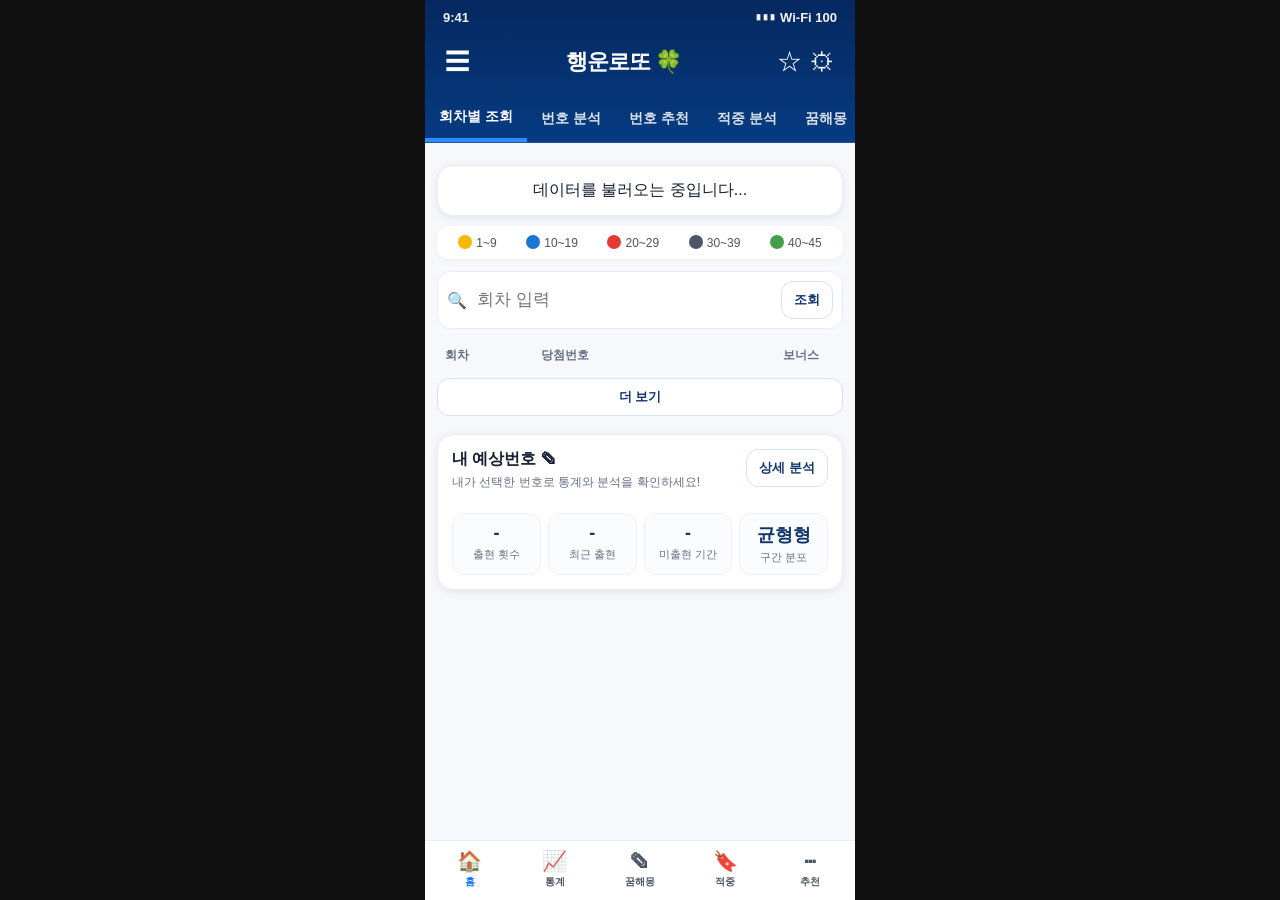
==== index.html @ f542730b "Add files via upload" ====
<!doctype html>
<html lang="ko">
<head>
  <meta charset="UTF-8">
  <meta name="viewport" content="width=device-width, initial-scale=1.0, viewport-fit=cover">
  <title>행운로또 🍀</title>
  <link rel="stylesheet" href="style.css">
</head>
<body>
<div class="app">
  <header class="top" id="mainHeader">
    <div class="status"><span>9:41</span><span>▮▮▮ Wi‑Fi 100</span></div>
    <div class="topbar">
      <button class="icon">☰</button>
      <div class="logo">행운로또 🍀</div>
      <div><button class="icon">☆</button><button class="icon">⚙</button></div>
    </div>
    <nav class="tabs">
      <button class="tab active" data-page="home">회차별 조회</button>
      <button class="tab" data-page="stats">번호 분석</button>
      <button class="tab" data-page="recommend">번호 추천</button>
      <button class="tab" data-page="match">적중 분석</button>
      <button class="tab" data-page="dream">꿈해몽</button>
    </nav>
  </header>

  <header class="detail-top hidden" id="detailHeader">
    <div class="status"><span>9:41</span><span>▮▮▮ Wi‑Fi 100</span></div>
    <div class="detail-titlebar">
      <button class="back-btn" id="backHome">‹</button>
      <div>내 예상번호 상세 분석</div>
      <button class="help-btn">?</button>
    </div>
    <nav class="detail-tabs">
      <button>번호 입력</button>
      <button class="active">상세 분석</button>
      <button>조합 분석</button>
      <button>그래프 분석</button>
    </nav>
  </header>

  <main>
    <section id="home" class="page active">
      <div id="statusBox" class="card center">데이터를 불러오는 중입니다...</div>
      <div class="legend">
        <span><i class="dot y"></i>1~9</span>
        <span><i class="dot b"></i>10~19</span>
        <span><i class="dot r"></i>20~29</span>
        <span><i class="dot k"></i>30~39</span>
        <span><i class="dot g"></i>40~45</span>
      </div>
      <div class="searchbar">
        <span>🔍</span>
        <input id="roundInput" type="number" placeholder="회차 입력">
        <button id="searchBtn">조회</button>
      </div>
      <div class="table-head">
        <span>회차</span><span>당첨번호</span><span>보너스</span>
      </div>
      <div id="recentList"></div>
      <button id="moreBtn" class="more-btn">더 보기</button>

      <div class="card">
        <div class="my-head">
          <div>
            <b>내 예상번호 ✎</b>
            <p>내가 선택한 번호로 통계와 분석을 확인하세요!</p>
          </div>
          <button id="detailBtn">상세 분석</button>
        </div>
        <div id="myNumbers" class="balls"></div>
        <div class="mini-metrics">
          <div><b id="appearCount">-</b><span>출현 횟수</span></div>
          <div><b id="recentAppear">-</b><span>최근 출현</span></div>
          <div><b id="missGap">-</b><span>미출현 기간</span></div>
          <div><b>균형형</b><span>구간 분포</span></div>
        </div>
      </div>
    </section>

    <section id="stats" class="page">
      <h2>번호 분석</h2>
      <div class="card">
        <h3>자주 나온 번호 TOP 10</h3>
        <div id="hotBalls" class="balls"></div>
        <div id="hotList" class="rank-list"></div>
      </div>
      <div class="card">
        <h3>적게 나온 번호 TOP 10</h3>
        <div id="coldBalls" class="balls"></div>
        <div id="coldList" class="rank-list"></div>
      </div>
      <div class="card">
        <h3>홀짝 분석</h3>
        <div id="ratioBox" class="rank-list"></div>
      </div>
    </section>

    <section id="recommend" class="page">
      <h2>번호 추천</h2>
      <div class="card center">
        <h3>추천번호</h3>
        <div id="recommendBalls" class="balls big"></div>
        <div class="btn-row">
          <button id="statRecommend">통계 추천</button>
          <button id="balanceRecommend">균형 추천</button>
          <button id="randomRecommend">랜덤 추천</button>
        </div>
        <p class="note">전체 회차 데이터 기반 개인용 참고 분석입니다.</p>
      </div>
    </section>

    <section id="match" class="page detail-page">
      <div class="detail-card">
        <div class="detail-section-title">
          <b>내 예상번호 (6개)</b>
          <button class="folder-btn">▱ 예상번호 불러오기</button>
        </div>
        <div class="pick-row" id="pickRow"></div>
        <p class="guide">번호를 하나씩 입력하여 회차별 출현 이력을 확인하세요.</p>
        <label class="checkline"><input type="checkbox" id="includeBonus" checked> 보너스 번호 포함 <span>ⓘ</span></label>
      </div>

      <div id="numberSummary"></div>

      <div class="history-head">
        <b>회차별 출현 이력</b>
        <div>
          <button class="filter active" data-range="50">최근 50회</button>
          <button class="filter" data-range="100">최근 100회</button>
          <button class="filter" data-range="all">전체 회차</button>
        </div>
      </div>

      <div class="history-table-head">
        <span>회차</span><span>추첨일</span><span>당첨번호</span><span>보너스</span><span></span>
      </div>
      <div id="matchHistory"></div>
      <p class="small-note">* 번호를 선택하면 해당 번호의 출현 이력을 확인할 수 있습니다.</p>
    </section>

    <section id="dream" class="page">
      <h2>꿈해몽</h2>
      <div class="card">
        <label>꿈 키워드</label>
        <input id="dreamInput" class="full-input" placeholder="예: 돼지, 물, 스케이트, 죽">
        <button id="dreamBtn" class="full-btn">꿈해몽 번호 추천</button>
        <div id="dreamResult"></div>
      </div>
    </section>
  </main>

  <footer class="bottom" id="bottomNav">
    <button class="bottom-btn active" data-page="home">🏠<span>홈</span></button>
    <button class="bottom-btn" data-page="stats">📈<span>통계</span></button>
    <button class="bottom-btn" data-page="dream">✎<span>꿈해몽</span></button>
    <button class="bottom-btn" data-page="match">🔖<span>적중</span></button>
    <button class="bottom-btn" data-page="recommend">⋯<span>추천</span></button>
  </footer>
</div>
<script src="app.js?v=match-detail-v2"></script>
</body>
</html>
---- style.css ----
*{box-sizing:border-box}body{margin:0;background:#111;font-family:-apple-system,BlinkMacSystemFont,"Segoe UI",sans-serif;color:#152033}.app{max-width:430px;min-height:100vh;margin:0 auto;background:#f6f8fb;position:relative;padding-bottom:82px}.hidden{display:none!important}.top,.detail-top{background:linear-gradient(180deg,#05285f,#063b82);color:white;position:sticky;top:0;z-index:5}.status{display:flex;justify-content:space-between;font-size:13px;padding:10px 18px 2px;font-weight:700;opacity:.95}.topbar{display:flex;align-items:center;justify-content:space-between;padding:14px 16px}.logo{font-size:22px;font-weight:900;letter-spacing:-1px}.icon{background:none;border:0;color:white;font-size:25px;padding:4px}.tabs,.detail-tabs{display:flex;overflow-x:auto;border-bottom:1px solid rgba(255,255,255,.12)}.tab,.detail-tabs button{flex:0 0 auto;background:transparent;border:0;color:white;padding:12px 14px;font-weight:800;font-size:14px;opacity:.86}.tab.active,.detail-tabs .active{opacity:1;border-bottom:4px solid #2d8cff}.detail-titlebar{display:grid;grid-template-columns:42px 1fr 42px;align-items:center;text-align:center;padding:14px 12px;font-size:18px;font-weight:900}.back-btn,.help-btn{border:0;background:transparent;color:white;font-size:34px}.help-btn{font-size:18px;border:1px solid rgba(255,255,255,.65);border-radius:50%;width:28px;height:28px;justify-self:end}main{padding:12px}.detail-page{padding:0 0 10px}.page{display:none}.page.active{display:block}.card,.detail-card,.summary-card{background:white;border-radius:16px;padding:14px;margin:10px 0;box-shadow:0 2px 10px rgba(0,0,0,.08);border:1px solid #e7edf5}.center{text-align:center}.round-title{font-size:26px;font-weight:900;color:#11366b;text-align:center}.draw-date{text-align:center;color:#667085;font-size:13px;margin:5px 0 12px}.label{font-size:12px;background:#f0f2f5;border-radius:12px;padding:4px 12px;display:inline-block;color:#555;font-weight:800}.balls{display:flex;justify-content:center;align-items:center;gap:8px;flex-wrap:wrap;margin:10px 0}.ball{width:38px;height:38px;border-radius:50%;display:inline-flex;align-items:center;justify-content:center;color:white;font-weight:900;font-size:17px;box-shadow:inset 0 -5px 8px rgba(0,0,0,.2),0 4px 8px rgba(0,0,0,.18);text-shadow:0 1px 1px rgba(0,0,0,.25)}.small-ball{width:25px;height:25px;font-size:12px}.tiny-ball{width:22px;height:22px;font-size:11px}.big .ball{width:48px;height:48px;font-size:22px}.selected-ball{outline:3px solid rgba(255,217,90,.7);outline-offset:2px}.plus{color:#9aa3af;font-weight:900}.yellow{background:#f6b800}.blue{background:#1976d2}.red{background:#e53935}.black{background:#4b5563}.green{background:#43a047}.legend{display:flex;justify-content:space-around;gap:5px;background:white;border-radius:12px;padding:9px;margin:10px 0;font-size:12px;color:#4b5563;box-shadow:0 1px 5px rgba(0,0,0,.05)}.dot{width:14px;height:14px;border-radius:50%;display:inline-block;vertical-align:-2px;margin-right:4px}.y{background:#f6b800}.b{background:#1976d2}.r{background:#e53935}.k{background:#4b5563}.g{background:#43a047}.searchbar{display:flex;align-items:center;gap:8px;background:white;border:1px solid #e7edf5;border-radius:13px;padding:9px;margin:12px 0}.searchbar input{flex:1;border:0;outline:0;font-size:17px;background:transparent}.searchbar button,.btn-row button,.full-btn,.my-head button,.more-btn,.folder-btn,.filter{border:1px solid #d7e3f2;background:#fff;border-radius:12px;padding:9px 12px;font-weight:800;color:#11366b}.more-btn{width:100%;margin:8px 0}.table-head{display:grid;grid-template-columns:64px 86px 1fr 45px;color:#667085;font-size:12px;font-weight:800;padding:6px 8px}.row{display:grid;grid-template-columns:64px 86px 1fr 45px;align-items:center;background:white;border:1px solid #e7edf5;border-radius:10px;margin:6px 0;padding:7px 8px}.row.selected{background:#eaf4ff;border-color:#cfe7ff}.row .nums{white-space:nowrap}.my-head{display:flex;justify-content:space-between;gap:8px;align-items:flex-start}.my-head p{margin:4px 0 0;font-size:12px;color:#667085}.mini-metrics{display:grid;grid-template-columns:repeat(4,1fr);gap:7px;margin-top:12px}.mini-metrics div{border:1px solid #edf1f6;border-radius:12px;text-align:center;padding:9px 4px;background:#fbfcff}.mini-metrics b{display:block;color:#11366b;font-size:18px}.mini-metrics span{font-size:11px;color:#667085}h2{color:#11366b;margin:12px 0;font-size:23px}h3{margin:4px 0 10px;color:#11366b}.rank-list{font-size:14px;line-height:1.8}.full-input{width:100%;border:1px solid #e1e7f0;border-radius:12px;padding:12px;font-size:17px;margin:8px 0;background:#f8fafc}.full-btn{width:100%;margin:5px 0 10px}.btn-row{display:flex;gap:8px;justify-content:center;margin-top:12px;flex-wrap:wrap}.note,.small-note{font-size:12px;color:#667085}.bottom{position:fixed;bottom:0;left:50%;transform:translateX(-50%);max-width:430px;width:100%;background:white;border-top:1px solid #e7edf5;display:grid;grid-template-columns:repeat(5,1fr);padding:7px 2px 10px;z-index:10}.bottom-btn{border:0;background:white;color:#4b5563;font-size:20px;font-weight:800}.bottom-btn span{display:block;font-size:10px;margin-top:2px}.bottom-btn.active{color:#1376ff}.detail-section-title{display:flex;justify-content:space-between;align-items:center;font-size:15px}.folder-btn{padding:6px 9px;font-size:12px}.pick-row{display:flex;gap:10px;margin:14px 0 10px}.pick-slot{width:42px;height:42px;border-radius:50%;border:1.5px dashed #cbd5e1;display:flex;align-items:center;justify-content:center;color:#0b3c78;font-weight:900;background:#fff}.pick-plus{font-size:24px}.guide{font-size:12px;color:#667085;background:#f8fafc;padding:9px;border-radius:8px;margin:6px 0}.checkline{display:flex;align-items:center;gap:6px;justify-content:flex-end;font-size:13px;color:#344054}.checkline input{width:18px;height:18px}.summary-card{padding:0;overflow:hidden}.summary-top{display:flex;align-items:center;gap:12px;padding:16px}.summary-num{font-size:25px;font-weight:900}.tag{display:inline-block;background:#ffe8a3;color:#9a6500;border-radius:14px;padding:4px 8px;font-size:12px;font-weight:900;margin-left:6px}.summary-metrics{display:grid;grid-template-columns:repeat(5,1fr);border-top:1px solid #eef2f7}.summary-metrics div{text-align:center;padding:11px 4px;border-right:1px solid #eef2f7}.summary-metrics div:last-child{border-right:0}.summary-metrics b{display:block;color:#11366b;font-size:16px}.summary-metrics span{display:block;color:#667085;font-size:11px;margin-top:3px}.history-head{display:flex;justify-content:space-between;align-items:center;margin:14px 2px 8px}.history-head b{font-size:17px;color:#152033}.history-head div{display:flex;gap:5px}.filter{font-size:12px;padding:7px 10px;border-radius:18px}.filter.active{background:#fff;color:#0b63ce;border-color:#78b7ff}.history-table-head{display:grid;grid-template-columns:78px 72px 1fr 46px 40px;color:#667085;font-size:12px;font-weight:900;padding:8px 10px;background:white;border:1px solid #edf2f7;border-radius:12px 12px 0 0}.history-row{display:grid;grid-template-columns:78px 72px 1fr 46px 40px;align-items:center;background:white;border:1px solid #edf2f7;border-top:0;padding:7px 10px;font-size:12px}.history-row:last-child{border-radius:0 0 12px 12px}.round-cell b{display:block;color:#11366b;font-size:13px}.round-cell span{color:#667085;font-size:11px}.hit-tag{border-radius:10px;padding:4px 6px;font-size:11px;font-weight:900;text-align:center}.hit-win{background:#fff3c4;color:#9a6500}.hit-bonus{background:#dceeff;color:#0b63ce}.hit-none{color:#94a3b8}.history-balls{display:flex;gap:4px;flex-wrap:nowrap}.detail-page .detail-card{margin-top:10px}


/* ===== 행운로또 메인/상세 화면 UI 패치 v4
   - 메인: 추첨일 별도 칸 제거, 번호볼 확대
   - 상세분석: 추첨일 별도 칸 제거, 회차 아래 날짜 유지
   - 내 예상번호: 20% 확대, 간격 2px
===== */

/* 메인 회차별 조회: 회차 | 당첨번호 | 보너스 */
.table-head{
    grid-template-columns:96px 1fr 52px !important;
}
.row{
    grid-template-columns:96px 1fr 52px !important;
}

/* 메인 최신 당첨번호 카드 번호볼 15% 확대 */
#statusBox .ball{
    width:44px !important;
    height:44px !important;
    font-size:20px !important;
}

/* 메인 회차별 조회 목록 번호볼 15% 확대 */
#recentList .small-ball{
    width:29px !important;
    height:29px !important;
    font-size:14px !important;
}
#recentList .nums{
    display:flex;
    align-items:center;
    gap:4px;
    flex-wrap:nowrap;
    white-space:nowrap;
}

/* 상세분석 상단 내 예상번호 20% 확대, 간격 2px */
#pickRow{
    gap:2px !important;
    justify-content:space-between;
}
#pickRow .pick-slot{
    width:52px !important;
    height:52px !important;
    padding:0 !important;
}
#pickRow .ball{
    width:46px !important;
    height:46px !important;
    font-size:21px !important;
}

/* 상세분석 회차별 출현 이력: 회차 | 당첨번호 | 보너스 | 적중 */
#detailAnalysisView .history-table-head{
    grid-template-columns:86px 1fr 46px 40px !important;
}
#detailAnalysisView .history-row{
    grid-template-columns:86px 1fr 46px 40px !important;
}
#detailAnalysisView .history-balls{
    gap:5px !important;
    flex-wrap:nowrap !important;
}
#detailAnalysisView .history-balls .tiny-ball,
#detailAnalysisView .history-row > div:nth-child(3) .tiny-ball{
    width:24px !important;
    height:24px !important;
    font-size:12px !important;
}

/* 조합분석 영역도 같은 표 구조를 쓰는 경우 안전 적용 */
#comboAnalysisView .history-table-head{
    grid-template-columns:86px 1fr 46px 40px !important;
}
#comboAnalysisView .history-row{
    grid-template-columns:86px 1fr 46px 40px !important;
}

/* ===== 끝: 행운로또 메인/상세 화면 UI 패치 v4 ===== */
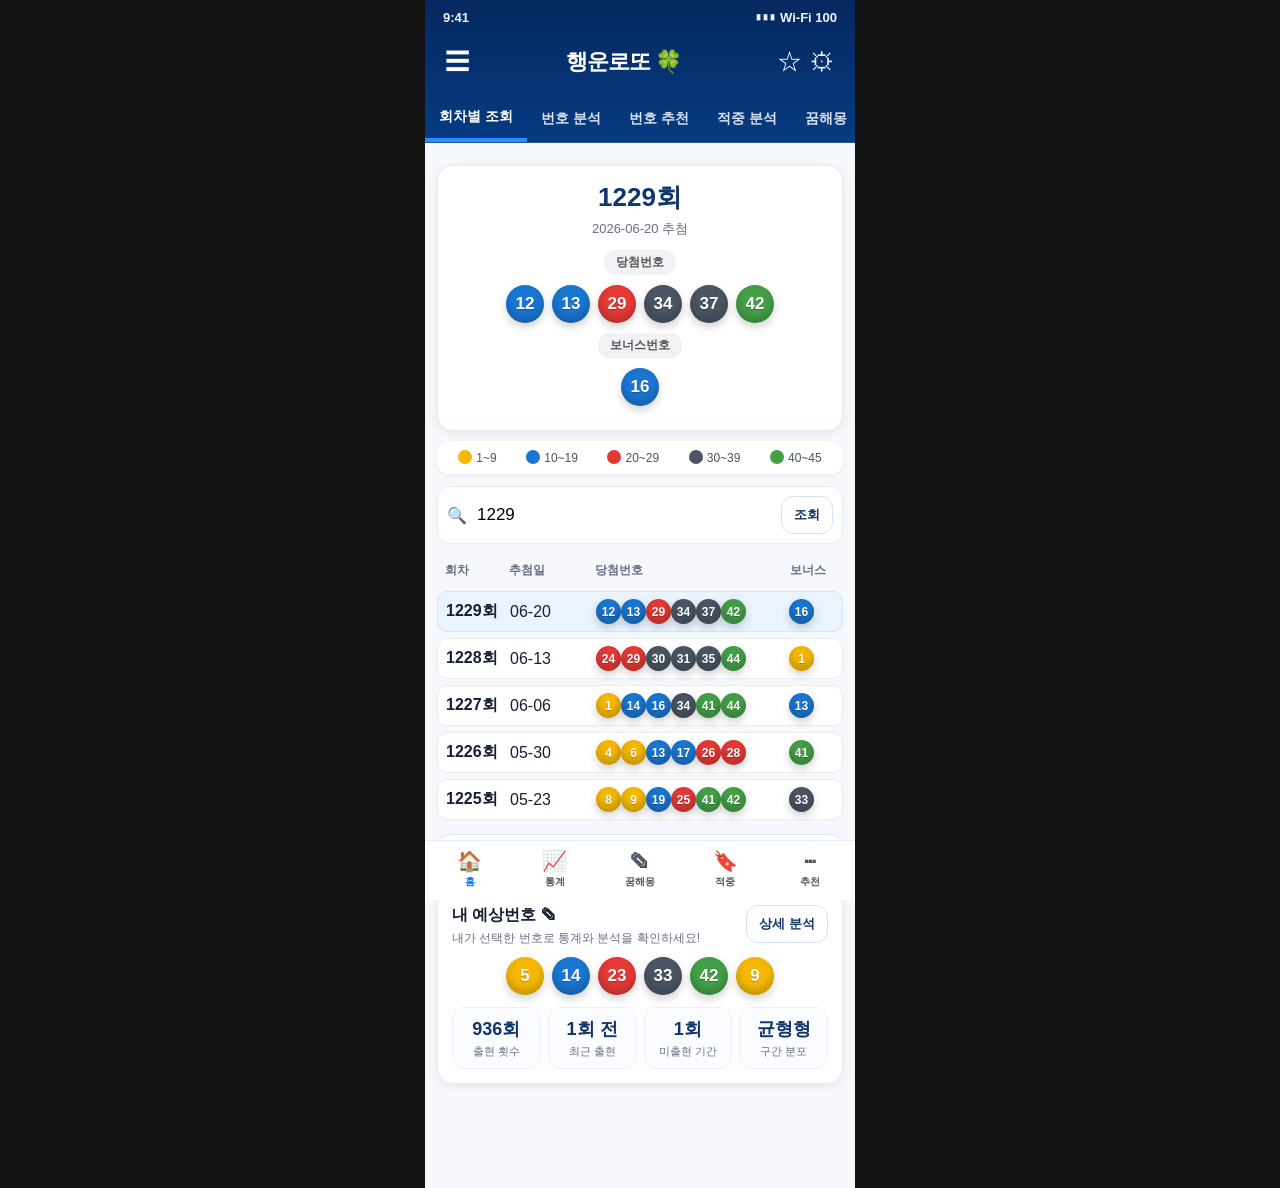
==== commit 97e6bd24: "Add files via upload" ====
--- a/index.html
+++ b/index.html
@@ -32,10 +32,10 @@
       <button class="help-btn">?</button>
     </div>
     <nav class="detail-tabs">
-      <button>번호 입력</button>
-      <button class="active">상세 분석</button>
-      <button>조합 분석</button>
-      <button>그래프 분석</button>
+      <button data-detail-mode="input">번호 입력</button>
+      <button class="active" data-detail-mode="detail">상세 분석</button>
+      <button data-detail-mode="combo">조합 분석</button>
+      <button data-detail-mode="graph">그래프 분석</button>
     </nav>
   </header>
 
@@ -55,7 +55,7 @@
         <button id="searchBtn">조회</button>
       </div>
       <div class="table-head">
-        <span>회차</span><span>당첨번호</span><span>보너스</span>
+        <span>회차</span><span>추첨일</span><span>당첨번호</span><span>보너스</span>
       </div>
       <div id="recentList"></div>
       <button id="moreBtn" class="more-btn">더 보기</button>
@@ -121,22 +121,54 @@
         <label class="checkline"><input type="checkbox" id="includeBonus" checked> 보너스 번호 포함 <span>ⓘ</span></label>
       </div>
 
-      <div id="numberSummary"></div>
+      <!-- 상세 분석 화면: 기존 app.js가 그대로 사용하는 영역입니다. -->
+      <div id="detailAnalysisView" class="analysis-view active">
+        <div id="numberSummary"></div>
 
-      <div class="history-head">
-        <b>회차별 출현 이력</b>
-        <div>
-          <button class="filter active" data-range="50">최근 50회</button>
-          <button class="filter" data-range="100">최근 100회</button>
-          <button class="filter" data-range="all">전체 회차</button>
+        <div class="history-head">
+          <b>회차별 출현 이력</b>
+          <div>
+            <button class="filter active" data-range="50">최근 50회</button>
+            <button class="filter" data-range="100">최근 100회</button>
+            <button class="filter" data-range="all">전체 회차</button>
+          </div>
+        </div>
+
+        <div class="history-table-head">
+          <span>회차</span><span>추첨일</span><span>당첨번호</span><span>보너스</span><span></span>
+        </div>
+        <div id="matchHistory"></div>
+        <p class="small-note">* 번호를 선택하면 해당 번호의 출현 이력을 확인할 수 있습니다.</p>
+      </div>
+
+      <!-- 조합 분석 화면: 다음 단계에서 상세분석 화면을 복사해 연결할 영역입니다. -->
+      <div id="comboAnalysisView" class="analysis-view hidden">
+        <div id="comboSummary"></div>
+        <div id="comboCompanionArea"></div>
+
+        <div class="history-head">
+          <b>조합별 출현 이력</b>
+          <div>
+            <button class="combo-filter active" data-range="50">최근 50회</button>
+            <button class="combo-filter" data-range="100">최근 100회</button>
+            <button class="combo-filter" data-range="all">전체 회차</button>
+          </div>
+        </div>
+
+        <div class="history-table-head">
+          <span>회차</span><span>추첨일</span><span>당첨번호</span><span>보너스</span><span></span>
+        </div>
+        <div id="comboHistory"></div>
+        <p class="small-note">* 조합분석에서는 동반출현분석과 AI 추천 동반번호를 추가할 수 있습니다.</p>
+      </div>
+
+      <!-- 그래프 분석 화면: 향후 그래프 기능 고도화용 영역입니다. -->
+      <div id="graphAnalysisView" class="analysis-view hidden">
+        <div class="card center">
+          <h3>그래프 분석</h3>
+          <p class="note">그래프 분석은 다음 단계에서 고도화합니다.</p>
         </div>
       </div>
-
-      <div class="history-table-head">
-        <span>회차</span><span>추첨일</span><span>당첨번호</span><span>보너스</span><span></span>
-      </div>
-      <div id="matchHistory"></div>
-      <p class="small-note">* 번호를 선택하면 해당 번호의 출현 이력을 확인할 수 있습니다.</p>
     </section>
 
     <section id="dream" class="page">
@@ -158,6 +190,6 @@
     <button class="bottom-btn" data-page="recommend">⋯<span>추천</span></button>
   </footer>
 </div>
-<script src="app.js?v=match-detail-v2"></script>
+<script src="app.js?v=match-detail-split-v1"></script>
 </body>
 </html>
--- a/style.css
+++ b/style.css
@@ -1,82 +1 @@
-*{box-sizing:border-box}body{margin:0;background:#111;font-family:-apple-system,BlinkMacSystemFont,"Segoe UI",sans-serif;color:#152033}.app{max-width:430px;min-height:100vh;margin:0 auto;background:#f6f8fb;position:relative;padding-bottom:82px}.hidden{display:none!important}.top,.detail-top{background:linear-gradient(180deg,#05285f,#063b82);color:white;position:sticky;top:0;z-index:5}.status{display:flex;justify-content:space-between;font-size:13px;padding:10px 18px 2px;font-weight:700;opacity:.95}.topbar{display:flex;align-items:center;justify-content:space-between;padding:14px 16px}.logo{font-size:22px;font-weight:900;letter-spacing:-1px}.icon{background:none;border:0;color:white;font-size:25px;padding:4px}.tabs,.detail-tabs{display:flex;overflow-x:auto;border-bottom:1px solid rgba(255,255,255,.12)}.tab,.detail-tabs button{flex:0 0 auto;background:transparent;border:0;color:white;padding:12px 14px;font-weight:800;font-size:14px;opacity:.86}.tab.active,.detail-tabs .active{opacity:1;border-bottom:4px solid #2d8cff}.detail-titlebar{display:grid;grid-template-columns:42px 1fr 42px;align-items:center;text-align:center;padding:14px 12px;font-size:18px;font-weight:900}.back-btn,.help-btn{border:0;background:transparent;color:white;font-size:34px}.help-btn{font-size:18px;border:1px solid rgba(255,255,255,.65);border-radius:50%;width:28px;height:28px;justify-self:end}main{padding:12px}.detail-page{padding:0 0 10px}.page{display:none}.page.active{display:block}.card,.detail-card,.summary-card{background:white;border-radius:16px;padding:14px;margin:10px 0;box-shadow:0 2px 10px rgba(0,0,0,.08);border:1px solid #e7edf5}.center{text-align:center}.round-title{font-size:26px;font-weight:900;color:#11366b;text-align:center}.draw-date{text-align:center;color:#667085;font-size:13px;margin:5px 0 12px}.label{font-size:12px;background:#f0f2f5;border-radius:12px;padding:4px 12px;display:inline-block;color:#555;font-weight:800}.balls{display:flex;justify-content:center;align-items:center;gap:8px;flex-wrap:wrap;margin:10px 0}.ball{width:38px;height:38px;border-radius:50%;display:inline-flex;align-items:center;justify-content:center;color:white;font-weight:900;font-size:17px;box-shadow:inset 0 -5px 8px rgba(0,0,0,.2),0 4px 8px rgba(0,0,0,.18);text-shadow:0 1px 1px rgba(0,0,0,.25)}.small-ball{width:25px;height:25px;font-size:12px}.tiny-ball{width:22px;height:22px;font-size:11px}.big .ball{width:48px;height:48px;font-size:22px}.selected-ball{outline:3px solid rgba(255,217,90,.7);outline-offset:2px}.plus{color:#9aa3af;font-weight:900}.yellow{background:#f6b800}.blue{background:#1976d2}.red{background:#e53935}.black{background:#4b5563}.green{background:#43a047}.legend{display:flex;justify-content:space-around;gap:5px;background:white;border-radius:12px;padding:9px;margin:10px 0;font-size:12px;color:#4b5563;box-shadow:0 1px 5px rgba(0,0,0,.05)}.dot{width:14px;height:14px;border-radius:50%;display:inline-block;vertical-align:-2px;margin-right:4px}.y{background:#f6b800}.b{background:#1976d2}.r{background:#e53935}.k{background:#4b5563}.g{background:#43a047}.searchbar{display:flex;align-items:center;gap:8px;background:white;border:1px solid #e7edf5;border-radius:13px;padding:9px;margin:12px 0}.searchbar input{flex:1;border:0;outline:0;font-size:17px;background:transparent}.searchbar button,.btn-row button,.full-btn,.my-head button,.more-btn,.folder-btn,.filter{border:1px solid #d7e3f2;background:#fff;border-radius:12px;padding:9px 12px;font-weight:800;color:#11366b}.more-btn{width:100%;margin:8px 0}.table-head{display:grid;grid-template-columns:64px 86px 1fr 45px;color:#667085;font-size:12px;font-weight:800;padding:6px 8px}.row{display:grid;grid-template-columns:64px 86px 1fr 45px;align-items:center;background:white;border:1px solid #e7edf5;border-radius:10px;margin:6px 0;padding:7px 8px}.row.selected{background:#eaf4ff;border-color:#cfe7ff}.row .nums{white-space:nowrap}.my-head{display:flex;justify-content:space-between;gap:8px;align-items:flex-start}.my-head p{margin:4px 0 0;font-size:12px;color:#667085}.mini-metrics{display:grid;grid-template-columns:repeat(4,1fr);gap:7px;margin-top:12px}.mini-metrics div{border:1px solid #edf1f6;border-radius:12px;text-align:center;padding:9px 4px;background:#fbfcff}.mini-metrics b{display:block;color:#11366b;font-size:18px}.mini-metrics span{font-size:11px;color:#667085}h2{color:#11366b;margin:12px 0;font-size:23px}h3{margin:4px 0 10px;color:#11366b}.rank-list{font-size:14px;line-height:1.8}.full-input{width:100%;border:1px solid #e1e7f0;border-radius:12px;padding:12px;font-size:17px;margin:8px 0;background:#f8fafc}.full-btn{width:100%;margin:5px 0 10px}.btn-row{display:flex;gap:8px;justify-content:center;margin-top:12px;flex-wrap:wrap}.note,.small-note{font-size:12px;color:#667085}.bottom{position:fixed;bottom:0;left:50%;transform:translateX(-50%);max-width:430px;width:100%;background:white;border-top:1px solid #e7edf5;display:grid;grid-template-columns:repeat(5,1fr);padding:7px 2px 10px;z-index:10}.bottom-btn{border:0;background:white;color:#4b5563;font-size:20px;font-weight:800}.bottom-btn span{display:block;font-size:10px;margin-top:2px}.bottom-btn.active{color:#1376ff}.detail-section-title{display:flex;justify-content:space-between;align-items:center;font-size:15px}.folder-btn{padding:6px 9px;font-size:12px}.pick-row{display:flex;gap:10px;margin:14px 0 10px}.pick-slot{width:42px;height:42px;border-radius:50%;border:1.5px dashed #cbd5e1;display:flex;align-items:center;justify-content:center;color:#0b3c78;font-weight:900;background:#fff}.pick-plus{font-size:24px}.guide{font-size:12px;color:#667085;background:#f8fafc;padding:9px;border-radius:8px;margin:6px 0}.checkline{display:flex;align-items:center;gap:6px;justify-content:flex-end;font-size:13px;color:#344054}.checkline input{width:18px;height:18px}.summary-card{padding:0;overflow:hidden}.summary-top{display:flex;align-items:center;gap:12px;padding:16px}.summary-num{font-size:25px;font-weight:900}.tag{display:inline-block;background:#ffe8a3;color:#9a6500;border-radius:14px;padding:4px 8px;font-size:12px;font-weight:900;margin-left:6px}.summary-metrics{display:grid;grid-template-columns:repeat(5,1fr);border-top:1px solid #eef2f7}.summary-metrics div{text-align:center;padding:11px 4px;border-right:1px solid #eef2f7}.summary-metrics div:last-child{border-right:0}.summary-metrics b{display:block;color:#11366b;font-size:16px}.summary-metrics span{display:block;color:#667085;font-size:11px;margin-top:3px}.history-head{display:flex;justify-content:space-between;align-items:center;margin:14px 2px 8px}.history-head b{font-size:17px;color:#152033}.history-head div{display:flex;gap:5px}.filter{font-size:12px;padding:7px 10px;border-radius:18px}.filter.active{background:#fff;color:#0b63ce;border-color:#78b7ff}.history-table-head{display:grid;grid-template-columns:78px 72px 1fr 46px 40px;color:#667085;font-size:12px;font-weight:900;padding:8px 10px;background:white;border:1px solid #edf2f7;border-radius:12px 12px 0 0}.history-row{display:grid;grid-template-columns:78px 72px 1fr 46px 40px;align-items:center;background:white;border:1px solid #edf2f7;border-top:0;padding:7px 10px;font-size:12px}.history-row:last-child{border-radius:0 0 12px 12px}.round-cell b{display:block;color:#11366b;font-size:13px}.round-cell span{color:#667085;font-size:11px}.hit-tag{border-radius:10px;padding:4px 6px;font-size:11px;font-weight:900;text-align:center}.hit-win{background:#fff3c4;color:#9a6500}.hit-bonus{background:#dceeff;color:#0b63ce}.hit-none{color:#94a3b8}.history-balls{display:flex;gap:4px;flex-wrap:nowrap}.detail-page .detail-card{margin-top:10px}
-
-
-/* ===== 행운로또 메인/상세 화면 UI 패치 v4
-   - 메인: 추첨일 별도 칸 제거, 번호볼 확대
-   - 상세분석: 추첨일 별도 칸 제거, 회차 아래 날짜 유지
-   - 내 예상번호: 20% 확대, 간격 2px
-===== */
-
-/* 메인 회차별 조회: 회차 | 당첨번호 | 보너스 */
-.table-head{
-    grid-template-columns:96px 1fr 52px !important;
-}
-.row{
-    grid-template-columns:96px 1fr 52px !important;
-}
-
-/* 메인 최신 당첨번호 카드 번호볼 15% 확대 */
-#statusBox .ball{
-    width:44px !important;
-    height:44px !important;
-    font-size:20px !important;
-}
-
-/* 메인 회차별 조회 목록 번호볼 15% 확대 */
-#recentList .small-ball{
-    width:29px !important;
-    height:29px !important;
-    font-size:14px !important;
-}
-#recentList .nums{
-    display:flex;
-    align-items:center;
-    gap:4px;
-    flex-wrap:nowrap;
-    white-space:nowrap;
-}
-
-/* 상세분석 상단 내 예상번호 20% 확대, 간격 2px */
-#pickRow{
-    gap:2px !important;
-    justify-content:space-between;
-}
-#pickRow .pick-slot{
-    width:52px !important;
-    height:52px !important;
-    padding:0 !important;
-}
-#pickRow .ball{
-    width:46px !important;
-    height:46px !important;
-    font-size:21px !important;
-}
-
-/* 상세분석 회차별 출현 이력: 회차 | 당첨번호 | 보너스 | 적중 */
-#detailAnalysisView .history-table-head{
-    grid-template-columns:86px 1fr 46px 40px !important;
-}
-#detailAnalysisView .history-row{
-    grid-template-columns:86px 1fr 46px 40px !important;
-}
-#detailAnalysisView .history-balls{
-    gap:5px !important;
-    flex-wrap:nowrap !important;
-}
-#detailAnalysisView .history-balls .tiny-ball,
-#detailAnalysisView .history-row > div:nth-child(3) .tiny-ball{
-    width:24px !important;
-    height:24px !important;
-    font-size:12px !important;
-}
-
-/* 조합분석 영역도 같은 표 구조를 쓰는 경우 안전 적용 */
-#comboAnalysisView .history-table-head{
-    grid-template-columns:86px 1fr 46px 40px !important;
-}
-#comboAnalysisView .history-row{
-    grid-template-columns:86px 1fr 46px 40px !important;
-}
-
-/* ===== 끝: 행운로또 메인/상세 화면 UI 패치 v4 ===== */
-
+*{box-sizing:border-box}body{margin:0;background:#111;font-family:-apple-system,BlinkMacSystemFont,"Segoe UI",sans-serif;color:#152033}.app{max-width:430px;min-height:100vh;margin:0 auto;background:#f6f8fb;position:relative;padding-bottom:82px}.hidden{display:none!important}.top,.detail-top{background:linear-gradient(180deg,#05285f,#063b82);color:white;position:sticky;top:0;z-index:5}.status{display:flex;justify-content:space-between;font-size:13px;padding:10px 18px 2px;font-weight:700;opacity:.95}.topbar{display:flex;align-items:center;justify-content:space-between;padding:14px 16px}.logo{font-size:22px;font-weight:900;letter-spacing:-1px}.icon{background:none;border:0;color:white;font-size:25px;padding:4px}.tabs,.detail-tabs{display:flex;overflow-x:auto;border-bottom:1px solid rgba(255,255,255,.12)}.tab,.detail-tabs button{flex:0 0 auto;background:transparent;border:0;color:white;padding:12px 14px;font-weight:800;font-size:14px;opacity:.86}.tab.active,.detail-tabs .active{opacity:1;border-bottom:4px solid #2d8cff}.detail-titlebar{display:grid;grid-template-columns:42px 1fr 42px;align-items:center;text-align:center;padding:14px 12px;font-size:18px;font-weight:900}.back-btn,.help-btn{border:0;background:transparent;color:white;font-size:34px}.help-btn{font-size:18px;border:1px solid rgba(255,255,255,.65);border-radius:50%;width:28px;height:28px;justify-self:end}main{padding:12px}.detail-page{padding:0 0 10px}.page{display:none}.page.active{display:block}.card,.detail-card,.summary-card{background:white;border-radius:16px;padding:14px;margin:10px 0;box-shadow:0 2px 10px rgba(0,0,0,.08);border:1px solid #e7edf5}.center{text-align:center}.round-title{font-size:26px;font-weight:900;color:#11366b;text-align:center}.draw-date{text-align:center;color:#667085;font-size:13px;margin:5px 0 12px}.label{font-size:12px;background:#f0f2f5;border-radius:12px;padding:4px 12px;display:inline-block;color:#555;font-weight:800}.balls{display:flex;justify-content:center;align-items:center;gap:8px;flex-wrap:wrap;margin:10px 0}.ball{width:38px;height:38px;border-radius:50%;display:inline-flex;align-items:center;justify-content:center;color:white;font-weight:900;font-size:17px;box-shadow:inset 0 -5px 8px rgba(0,0,0,.2),0 4px 8px rgba(0,0,0,.18);text-shadow:0 1px 1px rgba(0,0,0,.25)}.small-ball{width:25px;height:25px;font-size:12px}.tiny-ball{width:22px;height:22px;font-size:11px}.big .ball{width:48px;height:48px;font-size:22px}.selected-ball{outline:3px solid rgba(255,217,90,.7);outline-offset:2px}.plus{color:#9aa3af;font-weight:900}.yellow{background:#f6b800}.blue{background:#1976d2}.red{background:#e53935}.black{background:#4b5563}.green{background:#43a047}.legend{display:flex;justify-content:space-around;gap:5px;background:white;border-radius:12px;padding:9px;margin:10px 0;font-size:12px;color:#4b5563;box-shadow:0 1px 5px rgba(0,0,0,.05)}.dot{width:14px;height:14px;border-radius:50%;display:inline-block;vertical-align:-2px;margin-right:4px}.y{background:#f6b800}.b{background:#1976d2}.r{background:#e53935}.k{background:#4b5563}.g{background:#43a047}.searchbar{display:flex;align-items:center;gap:8px;background:white;border:1px solid #e7edf5;border-radius:13px;padding:9px;margin:12px 0}.searchbar input{flex:1;border:0;outline:0;font-size:17px;background:transparent}.searchbar button,.btn-row button,.full-btn,.my-head button,.more-btn,.folder-btn,.filter{border:1px solid #d7e3f2;background:#fff;border-radius:12px;padding:9px 12px;font-weight:800;color:#11366b}.more-btn{width:100%;margin:8px 0}.table-head{display:grid;grid-template-columns:64px 86px 1fr 45px;color:#667085;font-size:12px;font-weight:800;padding:6px 8px}.row{display:grid;grid-template-columns:64px 86px 1fr 45px;align-items:center;background:white;border:1px solid #e7edf5;border-radius:10px;margin:6px 0;padding:7px 8px}.row.selected{background:#eaf4ff;border-color:#cfe7ff}.row .nums{white-space:nowrap}.my-head{display:flex;justify-content:space-between;gap:8px;align-items:flex-start}.my-head p{margin:4px 0 0;font-size:12px;color:#667085}.mini-metrics{display:grid;grid-template-columns:repeat(4,1fr);gap:7px;margin-top:12px}.mini-metrics div{border:1px solid #edf1f6;border-radius:12px;text-align:center;padding:9px 4px;background:#fbfcff}.mini-metrics b{display:block;color:#11366b;font-size:18px}.mini-metrics span{font-size:11px;color:#667085}h2{color:#11366b;margin:12px 0;font-size:23px}h3{margin:4px 0 10px;color:#11366b}.rank-list{font-size:14px;line-height:1.8}.full-input{width:100%;border:1px solid #e1e7f0;border-radius:12px;padding:12px;font-size:17px;margin:8px 0;background:#f8fafc}.full-btn{width:100%;margin:5px 0 10px}.btn-row{display:flex;gap:8px;justify-content:center;margin-top:12px;flex-wrap:wrap}.note,.small-note{font-size:12px;color:#667085}.bottom{position:fixed;bottom:0;left:50%;transform:translateX(-50%);max-width:430px;width:100%;background:white;border-top:1px solid #e7edf5;display:grid;grid-template-columns:repeat(5,1fr);padding:7px 2px 10px;z-index:10}.bottom-btn{border:0;background:white;color:#4b5563;font-size:20px;font-weight:800}.bottom-btn span{display:block;font-size:10px;margin-top:2px}.bottom-btn.active{color:#1376ff}.detail-section-title{display:flex;justify-content:space-between;align-items:center;font-size:15px}.folder-btn{padding:6px 9px;font-size:12px}.pick-row{display:flex;gap:10px;margin:14px 0 10px}.pick-slot{width:42px;height:42px;border-radius:50%;border:1.5px dashed #cbd5e1;display:flex;align-items:center;justify-content:center;color:#0b3c78;font-weight:900;background:#fff}.pick-plus{font-size:24px}.guide{font-size:12px;color:#667085;background:#f8fafc;padding:9px;border-radius:8px;margin:6px 0}.checkline{display:flex;align-items:center;gap:6px;justify-content:flex-end;font-size:13px;color:#344054}.checkline input{width:18px;height:18px}.summary-card{padding:0;overflow:hidden}.summary-top{display:flex;align-items:center;gap:12px;padding:16px}.summary-num{font-size:25px;font-weight:900}.tag{display:inline-block;background:#ffe8a3;color:#9a6500;border-radius:14px;padding:4px 8px;font-size:12px;font-weight:900;margin-left:6px}.summary-metrics{display:grid;grid-template-columns:repeat(5,1fr);border-top:1px solid #eef2f7}.summary-metrics div{text-align:center;padding:11px 4px;border-right:1px solid #eef2f7}.summary-metrics div:last-child{border-right:0}.summary-metrics b{display:block;color:#11366b;font-size:16px}.summary-metrics span{display:block;color:#667085;font-size:11px;margin-top:3px}.history-head{display:flex;justify-content:space-between;align-items:center;margin:14px 2px 8px}.history-head b{font-size:17px;color:#152033}.history-head div{display:flex;gap:5px}.filter{font-size:12px;padding:7px 10px;border-radius:18px}.filter.active{background:#fff;color:#0b63ce;border-color:#78b7ff}.history-table-head{display:grid;grid-template-columns:78px 72px 1fr 46px 40px;color:#667085;font-size:12px;font-weight:900;padding:8px 10px;background:white;border:1px solid #edf2f7;border-radius:12px 12px 0 0}.history-row{display:grid;grid-template-columns:78px 72px 1fr 46px 40px;align-items:center;background:white;border:1px solid #edf2f7;border-top:0;padding:7px 10px;font-size:12px}.history-row:last-child{border-radius:0 0 12px 12px}.round-cell b{display:block;color:#11366b;font-size:13px}.round-cell span{color:#667085;font-size:11px}.hit-tag{border-radius:10px;padding:4px 6px;font-size:11px;font-weight:900;text-align:center}.hit-win{background:#fff3c4;color:#9a6500}.hit-bonus{background:#dceeff;color:#0b63ce}.hit-none{color:#94a3b8}.history-balls{display:flex;gap:4px;flex-wrap:nowrap}.detail-page .detail-card{margin-top:10px}
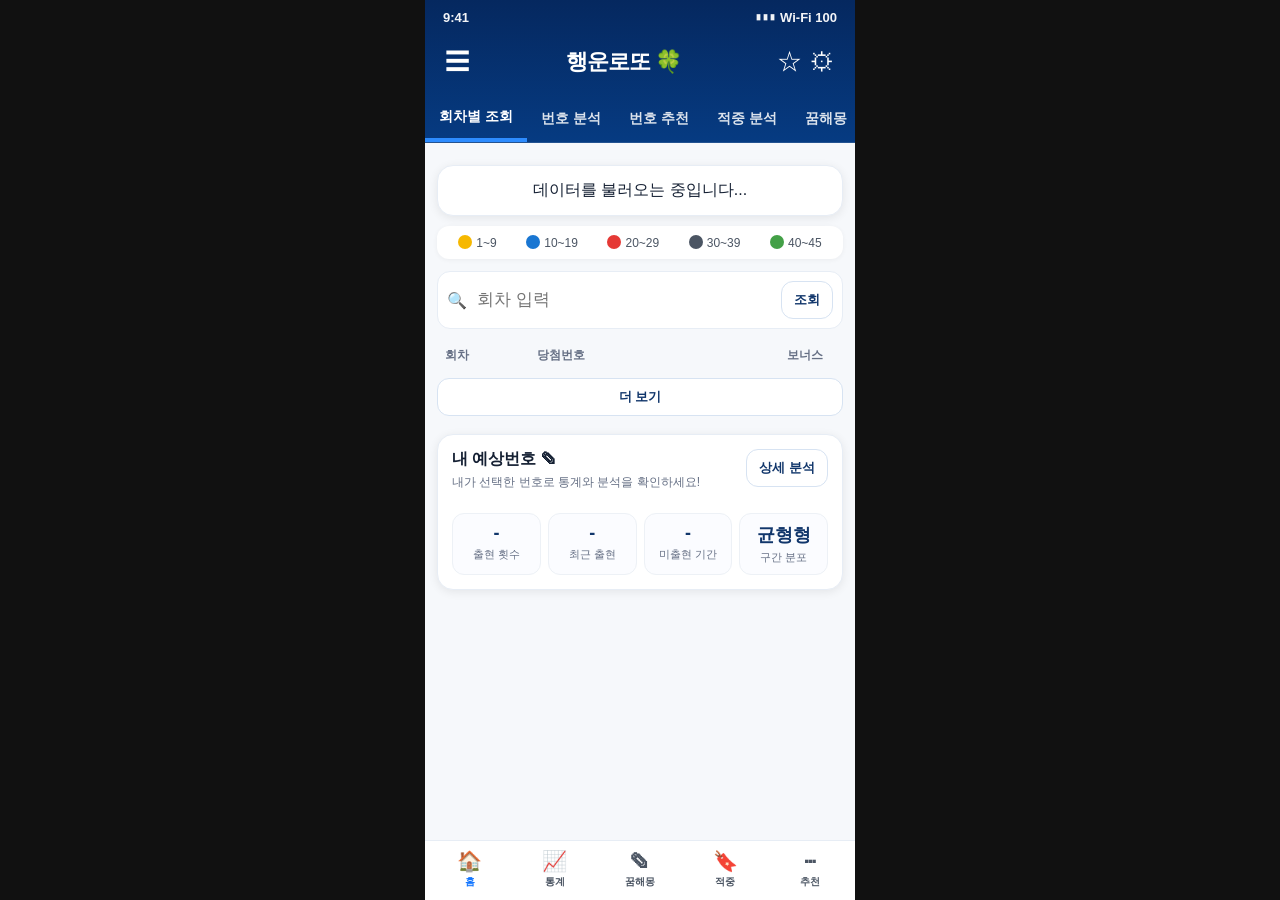
==== commit ae5742c4: "Add files via upload" ====
--- a/index.html
+++ b/index.html
@@ -32,10 +32,10 @@
       <button class="help-btn">?</button>
     </div>
     <nav class="detail-tabs">
-      <button data-detail-mode="input">번호 입력</button>
-      <button class="active" data-detail-mode="detail">상세 분석</button>
-      <button data-detail-mode="combo">조합 분석</button>
-      <button data-detail-mode="graph">그래프 분석</button>
+      <button>번호 입력</button>
+      <button class="active">상세 분석</button>
+      <button>조합 분석</button>
+      <button>그래프 분석</button>
     </nav>
   </header>
 
@@ -55,7 +55,7 @@
         <button id="searchBtn">조회</button>
       </div>
       <div class="table-head">
-        <span>회차</span><span>추첨일</span><span>당첨번호</span><span>보너스</span>
+        <span>회차</span><span>당첨번호</span><span>보너스</span>
       </div>
       <div id="recentList"></div>
       <button id="moreBtn" class="more-btn">더 보기</button>
@@ -121,54 +121,22 @@
         <label class="checkline"><input type="checkbox" id="includeBonus" checked> 보너스 번호 포함 <span>ⓘ</span></label>
       </div>
 
-      <!-- 상세 분석 화면: 기존 app.js가 그대로 사용하는 영역입니다. -->
-      <div id="detailAnalysisView" class="analysis-view active">
-        <div id="numberSummary"></div>
+      <div id="numberSummary"></div>
 
-        <div class="history-head">
-          <b>회차별 출현 이력</b>
-          <div>
-            <button class="filter active" data-range="50">최근 50회</button>
-            <button class="filter" data-range="100">최근 100회</button>
-            <button class="filter" data-range="all">전체 회차</button>
-          </div>
+      <div class="history-head">
+        <b>회차별 출현 이력</b>
+        <div>
+          <button class="filter active" data-range="50">최근 50회</button>
+          <button class="filter" data-range="100">최근 100회</button>
+          <button class="filter" data-range="all">전체 회차</button>
         </div>
-
-        <div class="history-table-head">
-          <span>회차</span><span>추첨일</span><span>당첨번호</span><span>보너스</span><span></span>
-        </div>
-        <div id="matchHistory"></div>
-        <p class="small-note">* 번호를 선택하면 해당 번호의 출현 이력을 확인할 수 있습니다.</p>
       </div>
 
-      <!-- 조합 분석 화면: 다음 단계에서 상세분석 화면을 복사해 연결할 영역입니다. -->
-      <div id="comboAnalysisView" class="analysis-view hidden">
-        <div id="comboSummary"></div>
-        <div id="comboCompanionArea"></div>
-
-        <div class="history-head">
-          <b>조합별 출현 이력</b>
-          <div>
-            <button class="combo-filter active" data-range="50">최근 50회</button>
-            <button class="combo-filter" data-range="100">최근 100회</button>
-            <button class="combo-filter" data-range="all">전체 회차</button>
-          </div>
-        </div>
-
-        <div class="history-table-head">
-          <span>회차</span><span>추첨일</span><span>당첨번호</span><span>보너스</span><span></span>
-        </div>
-        <div id="comboHistory"></div>
-        <p class="small-note">* 조합분석에서는 동반출현분석과 AI 추천 동반번호를 추가할 수 있습니다.</p>
+      <div class="history-table-head">
+        <span>회차</span><span>당첨번호</span><span>보너스</span><span></span>
       </div>
-
-      <!-- 그래프 분석 화면: 향후 그래프 기능 고도화용 영역입니다. -->
-      <div id="graphAnalysisView" class="analysis-view hidden">
-        <div class="card center">
-          <h3>그래프 분석</h3>
-          <p class="note">그래프 분석은 다음 단계에서 고도화합니다.</p>
-        </div>
-      </div>
+      <div id="matchHistory"></div>
+      <p class="small-note">* 번호를 선택하면 해당 번호의 출현 이력을 확인할 수 있습니다.</p>
     </section>
 
     <section id="dream" class="page">
@@ -190,6 +158,6 @@
     <button class="bottom-btn" data-page="recommend">⋯<span>추천</span></button>
   </footer>
 </div>
-<script src="app.js?v=match-detail-split-v1"></script>
+<script src="app.js?v=match-detail-v2"></script>
 </body>
 </html>
--- a/style.css
+++ b/style.css
@@ -1 +1,141 @@
-*{box-sizing:border-box}body{margin:0;background:#111;font-family:-apple-system,BlinkMacSystemFont,"Segoe UI",sans-serif;color:#152033}.app{max-width:430px;min-height:100vh;margin:0 auto;background:#f6f8fb;position:relative;padding-bottom:82px}.hidden{display:none!important}.top,.detail-top{background:linear-gradient(180deg,#05285f,#063b82);color:white;position:sticky;top:0;z-index:5}.status{display:flex;justify-content:space-between;font-size:13px;padding:10px 18px 2px;font-weight:700;opacity:.95}.topbar{display:flex;align-items:center;justify-content:space-between;padding:14px 16px}.logo{font-size:22px;font-weight:900;letter-spacing:-1px}.icon{background:none;border:0;color:white;font-size:25px;padding:4px}.tabs,.detail-tabs{display:flex;overflow-x:auto;border-bottom:1px solid rgba(255,255,255,.12)}.tab,.detail-tabs button{flex:0 0 auto;background:transparent;border:0;color:white;padding:12px 14px;font-weight:800;font-size:14px;opacity:.86}.tab.active,.detail-tabs .active{opacity:1;border-bottom:4px solid #2d8cff}.detail-titlebar{display:grid;grid-template-columns:42px 1fr 42px;align-items:center;text-align:center;padding:14px 12px;font-size:18px;font-weight:900}.back-btn,.help-btn{border:0;background:transparent;color:white;font-size:34px}.help-btn{font-size:18px;border:1px solid rgba(255,255,255,.65);border-radius:50%;width:28px;height:28px;justify-self:end}main{padding:12px}.detail-page{padding:0 0 10px}.page{display:none}.page.active{display:block}.card,.detail-card,.summary-card{background:white;border-radius:16px;padding:14px;margin:10px 0;box-shadow:0 2px 10px rgba(0,0,0,.08);border:1px solid #e7edf5}.center{text-align:center}.round-title{font-size:26px;font-weight:900;color:#11366b;text-align:center}.draw-date{text-align:center;color:#667085;font-size:13px;margin:5px 0 12px}.label{font-size:12px;background:#f0f2f5;border-radius:12px;padding:4px 12px;display:inline-block;color:#555;font-weight:800}.balls{display:flex;justify-content:center;align-items:center;gap:8px;flex-wrap:wrap;margin:10px 0}.ball{width:38px;height:38px;border-radius:50%;display:inline-flex;align-items:center;justify-content:center;color:white;font-weight:900;font-size:17px;box-shadow:inset 0 -5px 8px rgba(0,0,0,.2),0 4px 8px rgba(0,0,0,.18);text-shadow:0 1px 1px rgba(0,0,0,.25)}.small-ball{width:25px;height:25px;font-size:12px}.tiny-ball{width:22px;height:22px;font-size:11px}.big .ball{width:48px;height:48px;font-size:22px}.selected-ball{outline:3px solid rgba(255,217,90,.7);outline-offset:2px}.plus{color:#9aa3af;font-weight:900}.yellow{background:#f6b800}.blue{background:#1976d2}.red{background:#e53935}.black{background:#4b5563}.green{background:#43a047}.legend{display:flex;justify-content:space-around;gap:5px;background:white;border-radius:12px;padding:9px;margin:10px 0;font-size:12px;color:#4b5563;box-shadow:0 1px 5px rgba(0,0,0,.05)}.dot{width:14px;height:14px;border-radius:50%;display:inline-block;vertical-align:-2px;margin-right:4px}.y{background:#f6b800}.b{background:#1976d2}.r{background:#e53935}.k{background:#4b5563}.g{background:#43a047}.searchbar{display:flex;align-items:center;gap:8px;background:white;border:1px solid #e7edf5;border-radius:13px;padding:9px;margin:12px 0}.searchbar input{flex:1;border:0;outline:0;font-size:17px;background:transparent}.searchbar button,.btn-row button,.full-btn,.my-head button,.more-btn,.folder-btn,.filter{border:1px solid #d7e3f2;background:#fff;border-radius:12px;padding:9px 12px;font-weight:800;color:#11366b}.more-btn{width:100%;margin:8px 0}.table-head{display:grid;grid-template-columns:64px 86px 1fr 45px;color:#667085;font-size:12px;font-weight:800;padding:6px 8px}.row{display:grid;grid-template-columns:64px 86px 1fr 45px;align-items:center;background:white;border:1px solid #e7edf5;border-radius:10px;margin:6px 0;padding:7px 8px}.row.selected{background:#eaf4ff;border-color:#cfe7ff}.row .nums{white-space:nowrap}.my-head{display:flex;justify-content:space-between;gap:8px;align-items:flex-start}.my-head p{margin:4px 0 0;font-size:12px;color:#667085}.mini-metrics{display:grid;grid-template-columns:repeat(4,1fr);gap:7px;margin-top:12px}.mini-metrics div{border:1px solid #edf1f6;border-radius:12px;text-align:center;padding:9px 4px;background:#fbfcff}.mini-metrics b{display:block;color:#11366b;font-size:18px}.mini-metrics span{font-size:11px;color:#667085}h2{color:#11366b;margin:12px 0;font-size:23px}h3{margin:4px 0 10px;color:#11366b}.rank-list{font-size:14px;line-height:1.8}.full-input{width:100%;border:1px solid #e1e7f0;border-radius:12px;padding:12px;font-size:17px;margin:8px 0;background:#f8fafc}.full-btn{width:100%;margin:5px 0 10px}.btn-row{display:flex;gap:8px;justify-content:center;margin-top:12px;flex-wrap:wrap}.note,.small-note{font-size:12px;color:#667085}.bottom{position:fixed;bottom:0;left:50%;transform:translateX(-50%);max-width:430px;width:100%;background:white;border-top:1px solid #e7edf5;display:grid;grid-template-columns:repeat(5,1fr);padding:7px 2px 10px;z-index:10}.bottom-btn{border:0;background:white;color:#4b5563;font-size:20px;font-weight:800}.bottom-btn span{display:block;font-size:10px;margin-top:2px}.bottom-btn.active{color:#1376ff}.detail-section-title{display:flex;justify-content:space-between;align-items:center;font-size:15px}.folder-btn{padding:6px 9px;font-size:12px}.pick-row{display:flex;gap:10px;margin:14px 0 10px}.pick-slot{width:42px;height:42px;border-radius:50%;border:1.5px dashed #cbd5e1;display:flex;align-items:center;justify-content:center;color:#0b3c78;font-weight:900;background:#fff}.pick-plus{font-size:24px}.guide{font-size:12px;color:#667085;background:#f8fafc;padding:9px;border-radius:8px;margin:6px 0}.checkline{display:flex;align-items:center;gap:6px;justify-content:flex-end;font-size:13px;color:#344054}.checkline input{width:18px;height:18px}.summary-card{padding:0;overflow:hidden}.summary-top{display:flex;align-items:center;gap:12px;padding:16px}.summary-num{font-size:25px;font-weight:900}.tag{display:inline-block;background:#ffe8a3;color:#9a6500;border-radius:14px;padding:4px 8px;font-size:12px;font-weight:900;margin-left:6px}.summary-metrics{display:grid;grid-template-columns:repeat(5,1fr);border-top:1px solid #eef2f7}.summary-metrics div{text-align:center;padding:11px 4px;border-right:1px solid #eef2f7}.summary-metrics div:last-child{border-right:0}.summary-metrics b{display:block;color:#11366b;font-size:16px}.summary-metrics span{display:block;color:#667085;font-size:11px;margin-top:3px}.history-head{display:flex;justify-content:space-between;align-items:center;margin:14px 2px 8px}.history-head b{font-size:17px;color:#152033}.history-head div{display:flex;gap:5px}.filter{font-size:12px;padding:7px 10px;border-radius:18px}.filter.active{background:#fff;color:#0b63ce;border-color:#78b7ff}.history-table-head{display:grid;grid-template-columns:78px 72px 1fr 46px 40px;color:#667085;font-size:12px;font-weight:900;padding:8px 10px;background:white;border:1px solid #edf2f7;border-radius:12px 12px 0 0}.history-row{display:grid;grid-template-columns:78px 72px 1fr 46px 40px;align-items:center;background:white;border:1px solid #edf2f7;border-top:0;padding:7px 10px;font-size:12px}.history-row:last-child{border-radius:0 0 12px 12px}.round-cell b{display:block;color:#11366b;font-size:13px}.round-cell span{color:#667085;font-size:11px}.hit-tag{border-radius:10px;padding:4px 6px;font-size:11px;font-weight:900;text-align:center}.hit-win{background:#fff3c4;color:#9a6500}.hit-bonus{background:#dceeff;color:#0b63ce}.hit-none{color:#94a3b8}.history-balls{display:flex;gap:4px;flex-wrap:nowrap}.detail-page .detail-card{margin-top:10px}+*{box-sizing:border-box}body{margin:0;background:#111;font-family:-apple-system,BlinkMacSystemFont,"Segoe UI",sans-serif;color:#152033}.app{max-width:430px;min-height:100vh;margin:0 auto;background:#f6f8fb;position:relative;padding-bottom:82px}.hidden{display:none!important}.top,.detail-top{background:linear-gradient(180deg,#05285f,#063b82);color:white;position:sticky;top:0;z-index:5}.status{display:flex;justify-content:space-between;font-size:13px;padding:10px 18px 2px;font-weight:700;opacity:.95}.topbar{display:flex;align-items:center;justify-content:space-between;padding:14px 16px}.logo{font-size:22px;font-weight:900;letter-spacing:-1px}.icon{background:none;border:0;color:white;font-size:25px;padding:4px}.tabs,.detail-tabs{display:flex;overflow-x:auto;border-bottom:1px solid rgba(255,255,255,.12)}.tab,.detail-tabs button{flex:0 0 auto;background:transparent;border:0;color:white;padding:12px 14px;font-weight:800;font-size:14px;opacity:.86}.tab.active,.detail-tabs .active{opacity:1;border-bottom:4px solid #2d8cff}.detail-titlebar{display:grid;grid-template-columns:42px 1fr 42px;align-items:center;text-align:center;padding:14px 12px;font-size:18px;font-weight:900}.back-btn,.help-btn{border:0;background:transparent;color:white;font-size:34px}.help-btn{font-size:18px;border:1px solid rgba(255,255,255,.65);border-radius:50%;width:28px;height:28px;justify-self:end}main{padding:12px}.detail-page{padding:0 0 10px}.page{display:none}.page.active{display:block}.card,.detail-card,.summary-card{background:white;border-radius:16px;padding:14px;margin:10px 0;box-shadow:0 2px 10px rgba(0,0,0,.08);border:1px solid #e7edf5}.center{text-align:center}.round-title{font-size:26px;font-weight:900;color:#11366b;text-align:center}.draw-date{text-align:center;color:#667085;font-size:13px;margin:5px 0 12px}.label{font-size:12px;background:#f0f2f5;border-radius:12px;padding:4px 12px;display:inline-block;color:#555;font-weight:800}.balls{display:flex;justify-content:center;align-items:center;gap:8px;flex-wrap:wrap;margin:10px 0}.ball{width:38px;height:38px;border-radius:50%;display:inline-flex;align-items:center;justify-content:center;color:white;font-weight:900;font-size:17px;box-shadow:inset 0 -5px 8px rgba(0,0,0,.2),0 4px 8px rgba(0,0,0,.18);text-shadow:0 1px 1px rgba(0,0,0,.25)}.small-ball{width:25px;height:25px;font-size:12px}.tiny-ball{width:22px;height:22px;font-size:11px}.big .ball{width:48px;height:48px;font-size:22px}.selected-ball{outline:3px solid rgba(255,217,90,.7);outline-offset:2px}.plus{color:#9aa3af;font-weight:900}.yellow{background:#f6b800}.blue{background:#1976d2}.red{background:#e53935}.black{background:#4b5563}.green{background:#43a047}.legend{display:flex;justify-content:space-around;gap:5px;background:white;border-radius:12px;padding:9px;margin:10px 0;font-size:12px;color:#4b5563;box-shadow:0 1px 5px rgba(0,0,0,.05)}.dot{width:14px;height:14px;border-radius:50%;display:inline-block;vertical-align:-2px;margin-right:4px}.y{background:#f6b800}.b{background:#1976d2}.r{background:#e53935}.k{background:#4b5563}.g{background:#43a047}.searchbar{display:flex;align-items:center;gap:8px;background:white;border:1px solid #e7edf5;border-radius:13px;padding:9px;margin:12px 0}.searchbar input{flex:1;border:0;outline:0;font-size:17px;background:transparent}.searchbar button,.btn-row button,.full-btn,.my-head button,.more-btn,.folder-btn,.filter{border:1px solid #d7e3f2;background:#fff;border-radius:12px;padding:9px 12px;font-weight:800;color:#11366b}.more-btn{width:100%;margin:8px 0}.table-head{display:grid;grid-template-columns:64px 86px 1fr 45px;color:#667085;font-size:12px;font-weight:800;padding:6px 8px}.row{display:grid;grid-template-columns:64px 86px 1fr 45px;align-items:center;background:white;border:1px solid #e7edf5;border-radius:10px;margin:6px 0;padding:7px 8px}.row.selected{background:#eaf4ff;border-color:#cfe7ff}.row .nums{white-space:nowrap}.my-head{display:flex;justify-content:space-between;gap:8px;align-items:flex-start}.my-head p{margin:4px 0 0;font-size:12px;color:#667085}.mini-metrics{display:grid;grid-template-columns:repeat(4,1fr);gap:7px;margin-top:12px}.mini-metrics div{border:1px solid #edf1f6;border-radius:12px;text-align:center;padding:9px 4px;background:#fbfcff}.mini-metrics b{display:block;color:#11366b;font-size:18px}.mini-metrics span{font-size:11px;color:#667085}h2{color:#11366b;margin:12px 0;font-size:23px}h3{margin:4px 0 10px;color:#11366b}.rank-list{font-size:14px;line-height:1.8}.full-input{width:100%;border:1px solid #e1e7f0;border-radius:12px;padding:12px;font-size:17px;margin:8px 0;background:#f8fafc}.full-btn{width:100%;margin:5px 0 10px}.btn-row{display:flex;gap:8px;justify-content:center;margin-top:12px;flex-wrap:wrap}.note,.small-note{font-size:12px;color:#667085}.bottom{position:fixed;bottom:0;left:50%;transform:translateX(-50%);max-width:430px;width:100%;background:white;border-top:1px solid #e7edf5;display:grid;grid-template-columns:repeat(5,1fr);padding:7px 2px 10px;z-index:10}.bottom-btn{border:0;background:white;color:#4b5563;font-size:20px;font-weight:800}.bottom-btn span{display:block;font-size:10px;margin-top:2px}.bottom-btn.active{color:#1376ff}.detail-section-title{display:flex;justify-content:space-between;align-items:center;font-size:15px}.folder-btn{padding:6px 9px;font-size:12px}.pick-row{display:flex;gap:10px;margin:14px 0 10px}.pick-slot{width:42px;height:42px;border-radius:50%;border:1.5px dashed #cbd5e1;display:flex;align-items:center;justify-content:center;color:#0b3c78;font-weight:900;background:#fff}.pick-plus{font-size:24px}.guide{font-size:12px;color:#667085;background:#f8fafc;padding:9px;border-radius:8px;margin:6px 0}.checkline{display:flex;align-items:center;gap:6px;justify-content:flex-end;font-size:13px;color:#344054}.checkline input{width:18px;height:18px}.summary-card{padding:0;overflow:hidden}.summary-top{display:flex;align-items:center;gap:12px;padding:16px}.summary-num{font-size:25px;font-weight:900}.tag{display:inline-block;background:#ffe8a3;color:#9a6500;border-radius:14px;padding:4px 8px;font-size:12px;font-weight:900;margin-left:6px}.summary-metrics{display:grid;grid-template-columns:repeat(5,1fr);border-top:1px solid #eef2f7}.summary-metrics div{text-align:center;padding:11px 4px;border-right:1px solid #eef2f7}.summary-metrics div:last-child{border-right:0}.summary-metrics b{display:block;color:#11366b;font-size:16px}.summary-metrics span{display:block;color:#667085;font-size:11px;margin-top:3px}.history-head{display:flex;justify-content:space-between;align-items:center;margin:14px 2px 8px}.history-head b{font-size:17px;color:#152033}.history-head div{display:flex;gap:5px}.filter{font-size:12px;padding:7px 10px;border-radius:18px}.filter.active{background:#fff;color:#0b63ce;border-color:#78b7ff}.history-table-head{display:grid;grid-template-columns:78px 72px 1fr 46px 40px;color:#667085;font-size:12px;font-weight:900;padding:8px 10px;background:white;border:1px solid #edf2f7;border-radius:12px 12px 0 0}.history-row{display:grid;grid-template-columns:78px 72px 1fr 46px 40px;align-items:center;background:white;border:1px solid #edf2f7;border-top:0;padding:7px 10px;font-size:12px}.history-row:last-child{border-radius:0 0 12px 12px}.round-cell b{display:block;color:#11366b;font-size:13px}.round-cell span{color:#667085;font-size:11px}.hit-tag{border-radius:10px;padding:4px 6px;font-size:11px;font-weight:900;text-align:center}.hit-win{background:#fff3c4;color:#9a6500}.hit-bonus{background:#dceeff;color:#0b63ce}.hit-none{color:#94a3b8}.history-balls{display:flex;gap:4px;flex-wrap:nowrap}.detail-page .detail-card{margin-top:10px}
+
+
+/* ===== 행운로또 UI 기준본 v2
+   메인 + 상세분석 화면 정렬/번호볼 크기 패치
+===== */
+
+/* 메인 회차별 조회: 회차/날짜 | 당첨번호 | 보너스 */
+.table-head{
+  grid-template-columns:92px 1fr 48px !important;
+}
+
+.row{
+  grid-template-columns:92px 1fr 48px !important;
+  gap:6px !important;
+  padding:8px 8px !important;
+}
+
+.row .round-cell b{
+  font-size:14px !important;
+}
+
+.row .round-cell span{
+  display:block !important;
+  font-size:11px !important;
+  color:#667085 !important;
+  margin-top:2px !important;
+}
+
+/* 메인 최신 당첨번호 카드 번호볼 15% 확대 */
+#statusBox .ball{
+  width:44px !important;
+  height:44px !important;
+  font-size:20px !important;
+}
+
+/* 회차별 조회 목록 당첨번호 10% 확대 */
+#recentList .small-ball{
+  width:28px !important;
+  height:28px !important;
+  font-size:13px !important;
+}
+
+#recentList .nums{
+  display:flex !important;
+  align-items:center !important;
+  gap:3px !important;
+  flex-wrap:nowrap !important;
+  white-space:nowrap !important;
+}
+
+/* 상세분석 내 예상번호 20% 확대 + 간격 2px */
+#pickRow{
+  gap:2px !important;
+  justify-content:space-between !important;
+}
+
+#pickRow .pick-slot{
+  width:52px !important;
+  height:52px !important;
+  padding:0 !important;
+}
+
+#pickRow .ball{
+  width:46px !important;
+  height:46px !important;
+  font-size:21px !important;
+}
+
+/* 상세분석 회차별 출현이력: 회차/날짜 | 당첨번호 | 보너스 | 적중 */
+.history-table-head{
+  grid-template-columns:86px 1fr 46px 40px !important;
+}
+
+.history-row{
+  grid-template-columns:86px 1fr 46px 40px !important;
+  gap:5px !important;
+  padding:8px 8px !important;
+}
+
+.history-row .round-cell b{
+  font-size:13px !important;
+}
+
+.history-row .round-cell span{
+  display:block !important;
+  font-size:11px !important;
+  color:#667085 !important;
+  margin-top:2px !important;
+}
+
+.history-balls{
+  display:flex !important;
+  align-items:center !important;
+  gap:5px !important;
+  flex-wrap:nowrap !important;
+  white-space:nowrap !important;
+}
+
+/* 상세분석 이력 번호볼 10% 확대 */
+.history-balls .tiny-ball{
+  width:24px !important;
+  height:24px !important;
+  font-size:12px !important;
+}
+
+/* 상세분석 보너스 번호볼 10% 확대 */
+.history-row > div:nth-child(3) .tiny-ball{
+  width:24px !important;
+  height:24px !important;
+  font-size:12px !important;
+}
+
+/* 분석결과 행이 result-row를 사용할 경우 */
+.result-row{
+  display:grid !important;
+  grid-template-columns:86px 1fr 46px 48px !important;
+  align-items:center !important;
+  gap:5px !important;
+  background:white !important;
+  border:1px solid #edf2f7 !important;
+  border-radius:12px !important;
+  padding:8px !important;
+  margin:7px 0 !important;
+}
+
+.result-row .nums{
+  display:flex !important;
+  align-items:center !important;
+  gap:5px !important;
+  flex-wrap:nowrap !important;
+}
+
+.result-row .small-ball{
+  width:28px !important;
+  height:28px !important;
+  font-size:13px !important;
+}
+
+/* ===== 끝: 행운로또 UI 기준본 v2 ===== */
+
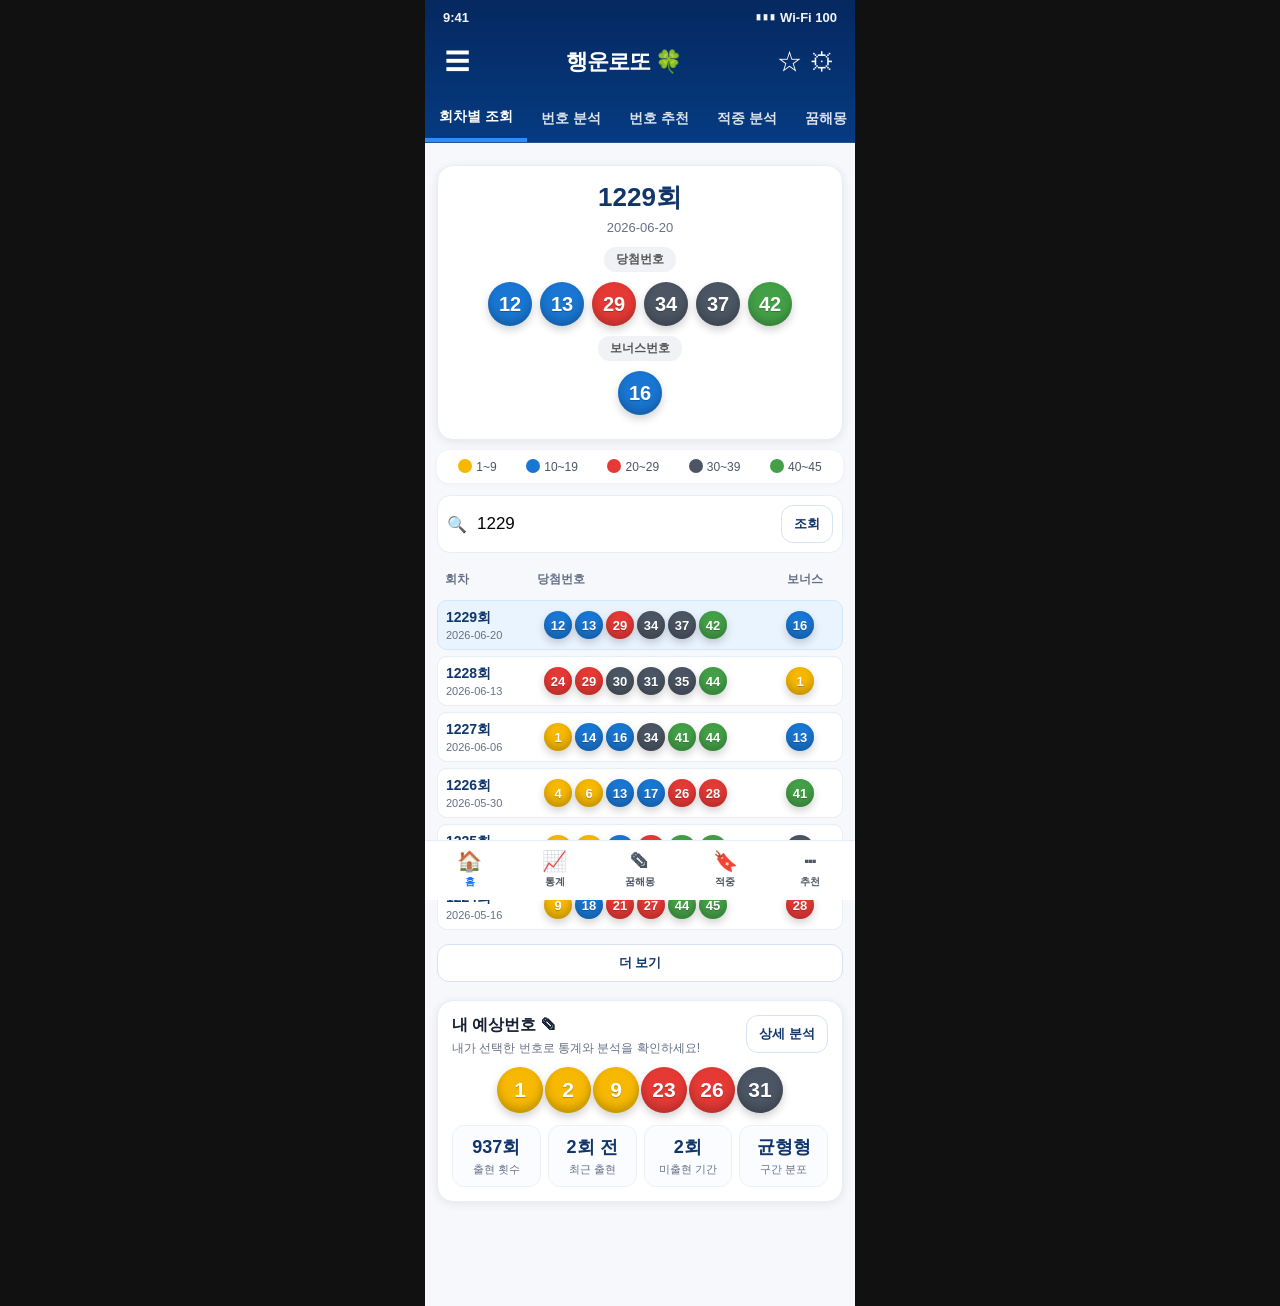
==== commit a4c14485: "Add files via upload" ====
--- a/index.html
+++ b/index.html
@@ -158,6 +158,6 @@
     <button class="bottom-btn" data-page="recommend">⋯<span>추천</span></button>
   </footer>
 </div>
-<script src="app.js?v=match-detail-v2"></script>
+<script src="app.js?v=ui-stable-final"></script>
 </body>
 </html>
--- a/style.css
+++ b/style.css
@@ -1,141 +1,26 @@
 *{box-sizing:border-box}body{margin:0;background:#111;font-family:-apple-system,BlinkMacSystemFont,"Segoe UI",sans-serif;color:#152033}.app{max-width:430px;min-height:100vh;margin:0 auto;background:#f6f8fb;position:relative;padding-bottom:82px}.hidden{display:none!important}.top,.detail-top{background:linear-gradient(180deg,#05285f,#063b82);color:white;position:sticky;top:0;z-index:5}.status{display:flex;justify-content:space-between;font-size:13px;padding:10px 18px 2px;font-weight:700;opacity:.95}.topbar{display:flex;align-items:center;justify-content:space-between;padding:14px 16px}.logo{font-size:22px;font-weight:900;letter-spacing:-1px}.icon{background:none;border:0;color:white;font-size:25px;padding:4px}.tabs,.detail-tabs{display:flex;overflow-x:auto;border-bottom:1px solid rgba(255,255,255,.12)}.tab,.detail-tabs button{flex:0 0 auto;background:transparent;border:0;color:white;padding:12px 14px;font-weight:800;font-size:14px;opacity:.86}.tab.active,.detail-tabs .active{opacity:1;border-bottom:4px solid #2d8cff}.detail-titlebar{display:grid;grid-template-columns:42px 1fr 42px;align-items:center;text-align:center;padding:14px 12px;font-size:18px;font-weight:900}.back-btn,.help-btn{border:0;background:transparent;color:white;font-size:34px}.help-btn{font-size:18px;border:1px solid rgba(255,255,255,.65);border-radius:50%;width:28px;height:28px;justify-self:end}main{padding:12px}.detail-page{padding:0 0 10px}.page{display:none}.page.active{display:block}.card,.detail-card,.summary-card{background:white;border-radius:16px;padding:14px;margin:10px 0;box-shadow:0 2px 10px rgba(0,0,0,.08);border:1px solid #e7edf5}.center{text-align:center}.round-title{font-size:26px;font-weight:900;color:#11366b;text-align:center}.draw-date{text-align:center;color:#667085;font-size:13px;margin:5px 0 12px}.label{font-size:12px;background:#f0f2f5;border-radius:12px;padding:4px 12px;display:inline-block;color:#555;font-weight:800}.balls{display:flex;justify-content:center;align-items:center;gap:8px;flex-wrap:wrap;margin:10px 0}.ball{width:38px;height:38px;border-radius:50%;display:inline-flex;align-items:center;justify-content:center;color:white;font-weight:900;font-size:17px;box-shadow:inset 0 -5px 8px rgba(0,0,0,.2),0 4px 8px rgba(0,0,0,.18);text-shadow:0 1px 1px rgba(0,0,0,.25)}.small-ball{width:25px;height:25px;font-size:12px}.tiny-ball{width:22px;height:22px;font-size:11px}.big .ball{width:48px;height:48px;font-size:22px}.selected-ball{outline:3px solid rgba(255,217,90,.7);outline-offset:2px}.plus{color:#9aa3af;font-weight:900}.yellow{background:#f6b800}.blue{background:#1976d2}.red{background:#e53935}.black{background:#4b5563}.green{background:#43a047}.legend{display:flex;justify-content:space-around;gap:5px;background:white;border-radius:12px;padding:9px;margin:10px 0;font-size:12px;color:#4b5563;box-shadow:0 1px 5px rgba(0,0,0,.05)}.dot{width:14px;height:14px;border-radius:50%;display:inline-block;vertical-align:-2px;margin-right:4px}.y{background:#f6b800}.b{background:#1976d2}.r{background:#e53935}.k{background:#4b5563}.g{background:#43a047}.searchbar{display:flex;align-items:center;gap:8px;background:white;border:1px solid #e7edf5;border-radius:13px;padding:9px;margin:12px 0}.searchbar input{flex:1;border:0;outline:0;font-size:17px;background:transparent}.searchbar button,.btn-row button,.full-btn,.my-head button,.more-btn,.folder-btn,.filter{border:1px solid #d7e3f2;background:#fff;border-radius:12px;padding:9px 12px;font-weight:800;color:#11366b}.more-btn{width:100%;margin:8px 0}.table-head{display:grid;grid-template-columns:64px 86px 1fr 45px;color:#667085;font-size:12px;font-weight:800;padding:6px 8px}.row{display:grid;grid-template-columns:64px 86px 1fr 45px;align-items:center;background:white;border:1px solid #e7edf5;border-radius:10px;margin:6px 0;padding:7px 8px}.row.selected{background:#eaf4ff;border-color:#cfe7ff}.row .nums{white-space:nowrap}.my-head{display:flex;justify-content:space-between;gap:8px;align-items:flex-start}.my-head p{margin:4px 0 0;font-size:12px;color:#667085}.mini-metrics{display:grid;grid-template-columns:repeat(4,1fr);gap:7px;margin-top:12px}.mini-metrics div{border:1px solid #edf1f6;border-radius:12px;text-align:center;padding:9px 4px;background:#fbfcff}.mini-metrics b{display:block;color:#11366b;font-size:18px}.mini-metrics span{font-size:11px;color:#667085}h2{color:#11366b;margin:12px 0;font-size:23px}h3{margin:4px 0 10px;color:#11366b}.rank-list{font-size:14px;line-height:1.8}.full-input{width:100%;border:1px solid #e1e7f0;border-radius:12px;padding:12px;font-size:17px;margin:8px 0;background:#f8fafc}.full-btn{width:100%;margin:5px 0 10px}.btn-row{display:flex;gap:8px;justify-content:center;margin-top:12px;flex-wrap:wrap}.note,.small-note{font-size:12px;color:#667085}.bottom{position:fixed;bottom:0;left:50%;transform:translateX(-50%);max-width:430px;width:100%;background:white;border-top:1px solid #e7edf5;display:grid;grid-template-columns:repeat(5,1fr);padding:7px 2px 10px;z-index:10}.bottom-btn{border:0;background:white;color:#4b5563;font-size:20px;font-weight:800}.bottom-btn span{display:block;font-size:10px;margin-top:2px}.bottom-btn.active{color:#1376ff}.detail-section-title{display:flex;justify-content:space-between;align-items:center;font-size:15px}.folder-btn{padding:6px 9px;font-size:12px}.pick-row{display:flex;gap:10px;margin:14px 0 10px}.pick-slot{width:42px;height:42px;border-radius:50%;border:1.5px dashed #cbd5e1;display:flex;align-items:center;justify-content:center;color:#0b3c78;font-weight:900;background:#fff}.pick-plus{font-size:24px}.guide{font-size:12px;color:#667085;background:#f8fafc;padding:9px;border-radius:8px;margin:6px 0}.checkline{display:flex;align-items:center;gap:6px;justify-content:flex-end;font-size:13px;color:#344054}.checkline input{width:18px;height:18px}.summary-card{padding:0;overflow:hidden}.summary-top{display:flex;align-items:center;gap:12px;padding:16px}.summary-num{font-size:25px;font-weight:900}.tag{display:inline-block;background:#ffe8a3;color:#9a6500;border-radius:14px;padding:4px 8px;font-size:12px;font-weight:900;margin-left:6px}.summary-metrics{display:grid;grid-template-columns:repeat(5,1fr);border-top:1px solid #eef2f7}.summary-metrics div{text-align:center;padding:11px 4px;border-right:1px solid #eef2f7}.summary-metrics div:last-child{border-right:0}.summary-metrics b{display:block;color:#11366b;font-size:16px}.summary-metrics span{display:block;color:#667085;font-size:11px;margin-top:3px}.history-head{display:flex;justify-content:space-between;align-items:center;margin:14px 2px 8px}.history-head b{font-size:17px;color:#152033}.history-head div{display:flex;gap:5px}.filter{font-size:12px;padding:7px 10px;border-radius:18px}.filter.active{background:#fff;color:#0b63ce;border-color:#78b7ff}.history-table-head{display:grid;grid-template-columns:78px 72px 1fr 46px 40px;color:#667085;font-size:12px;font-weight:900;padding:8px 10px;background:white;border:1px solid #edf2f7;border-radius:12px 12px 0 0}.history-row{display:grid;grid-template-columns:78px 72px 1fr 46px 40px;align-items:center;background:white;border:1px solid #edf2f7;border-top:0;padding:7px 10px;font-size:12px}.history-row:last-child{border-radius:0 0 12px 12px}.round-cell b{display:block;color:#11366b;font-size:13px}.round-cell span{color:#667085;font-size:11px}.hit-tag{border-radius:10px;padding:4px 6px;font-size:11px;font-weight:900;text-align:center}.hit-win{background:#fff3c4;color:#9a6500}.hit-bonus{background:#dceeff;color:#0b63ce}.hit-none{color:#94a3b8}.history-balls{display:flex;gap:4px;flex-wrap:nowrap}.detail-page .detail-card{margin-top:10px}
 
 
-/* ===== 행운로또 UI 기준본 v2
-   메인 + 상세분석 화면 정렬/번호볼 크기 패치
-===== */
-
-/* 메인 회차별 조회: 회차/날짜 | 당첨번호 | 보너스 */
-.table-head{
-  grid-template-columns:92px 1fr 48px !important;
-}
-
-.row{
-  grid-template-columns:92px 1fr 48px !important;
-  gap:6px !important;
-  padding:8px 8px !important;
-}
-
-.row .round-cell b{
-  font-size:14px !important;
-}
-
-.row .round-cell span{
-  display:block !important;
-  font-size:11px !important;
-  color:#667085 !important;
-  margin-top:2px !important;
-}
-
-/* 메인 최신 당첨번호 카드 번호볼 15% 확대 */
-#statusBox .ball{
-  width:44px !important;
-  height:44px !important;
-  font-size:20px !important;
-}
-
-/* 회차별 조회 목록 당첨번호 10% 확대 */
-#recentList .small-ball{
-  width:28px !important;
-  height:28px !important;
-  font-size:13px !important;
-}
-
-#recentList .nums{
-  display:flex !important;
-  align-items:center !important;
-  gap:3px !important;
-  flex-wrap:nowrap !important;
-  white-space:nowrap !important;
-}
-
-/* 상세분석 내 예상번호 20% 확대 + 간격 2px */
-#pickRow{
-  gap:2px !important;
-  justify-content:space-between !important;
-}
-
-#pickRow .pick-slot{
-  width:52px !important;
-  height:52px !important;
-  padding:0 !important;
-}
-
-#pickRow .ball{
-  width:46px !important;
-  height:46px !important;
-  font-size:21px !important;
-}
-
-/* 상세분석 회차별 출현이력: 회차/날짜 | 당첨번호 | 보너스 | 적중 */
-.history-table-head{
-  grid-template-columns:86px 1fr 46px 40px !important;
-}
-
-.history-row{
-  grid-template-columns:86px 1fr 46px 40px !important;
-  gap:5px !important;
-  padding:8px 8px !important;
-}
-
-.history-row .round-cell b{
-  font-size:13px !important;
-}
-
-.history-row .round-cell span{
-  display:block !important;
-  font-size:11px !important;
-  color:#667085 !important;
-  margin-top:2px !important;
-}
-
-.history-balls{
-  display:flex !important;
-  align-items:center !important;
-  gap:5px !important;
-  flex-wrap:nowrap !important;
-  white-space:nowrap !important;
-}
-
-/* 상세분석 이력 번호볼 10% 확대 */
-.history-balls .tiny-ball{
-  width:24px !important;
-  height:24px !important;
-  font-size:12px !important;
-}
-
-/* 상세분석 보너스 번호볼 10% 확대 */
-.history-row > div:nth-child(3) .tiny-ball{
-  width:24px !important;
-  height:24px !important;
-  font-size:12px !important;
-}
-
-/* 분석결과 행이 result-row를 사용할 경우 */
-.result-row{
-  display:grid !important;
-  grid-template-columns:86px 1fr 46px 48px !important;
-  align-items:center !important;
-  gap:5px !important;
-  background:white !important;
-  border:1px solid #edf2f7 !important;
-  border-radius:12px !important;
-  padding:8px !important;
-  margin:7px 0 !important;
-}
-
-.result-row .nums{
-  display:flex !important;
-  align-items:center !important;
-  gap:5px !important;
-  flex-wrap:nowrap !important;
-}
-
-.result-row .small-ball{
-  width:28px !important;
-  height:28px !important;
-  font-size:13px !important;
-}
-
-/* ===== 끝: 행운로또 UI 기준본 v2 ===== */
-
+/* ===== 행운로또 UI 안정화 완성본 v1 ===== */
+.table-head{grid-template-columns:92px 1fr 48px!important}
+.row{grid-template-columns:92px 1fr 48px!important;gap:6px!important;padding:8px!important}
+.row .round-cell b,.history-row .round-cell b{display:block!important;color:#11366b!important;font-size:14px!important}
+.row .round-cell span,.history-row .round-cell span{display:block!important;color:#667085!important;font-size:11px!important;margin-top:2px!important}
+#statusBox .ball{width:44px!important;height:44px!important;font-size:20px!important}
+#recentList .small-ball{width:28px!important;height:28px!important;font-size:13px!important}
+#recentList .nums{display:flex!important;align-items:center!important;gap:3px!important;flex-wrap:nowrap!important;white-space:nowrap!important}
+#myNumbers .ball{width:46px!important;height:46px!important;font-size:21px!important}
+#myNumbers{gap:2px!important}
+#pickRow{gap:2px!important;justify-content:space-between!important}
+#pickRow .pick-slot{width:52px!important;height:52px!important;padding:0!important}
+#pickRow .ball{width:46px!important;height:46px!important;font-size:21px!important}
+.history-table-head{grid-template-columns:86px 1fr 46px 42px!important}
+.history-row{grid-template-columns:86px 1fr 46px 42px!important;gap:5px!important;padding:8px!important}
+.history-balls{display:flex!important;align-items:center!important;gap:5px!important;flex-wrap:nowrap!important;white-space:nowrap!important}
+.history-balls .tiny-ball,.history-row>div:nth-child(3) .tiny-ball{width:24px!important;height:24px!important;font-size:12px!important}
+#numberSummary .summary-top .ball{width:46px!important;height:46px!important;font-size:21px!important}
+#numberSummary .balls{gap:2px!important}
+.result-row{display:grid!important;grid-template-columns:86px 1fr 46px 48px!important;align-items:center!important;gap:5px!important;background:white!important;border:1px solid #edf2f7!important;border-radius:12px!important;padding:8px!important;margin:7px 0!important}
+.result-row .nums{display:flex!important;align-items:center!important;gap:5px!important;flex-wrap:nowrap!important}
+.result-row .small-ball{width:28px!important;height:28px!important;font-size:13px!important}
+/* ===== 끝: 행운로또 UI 안정화 완성본 v1 ===== */
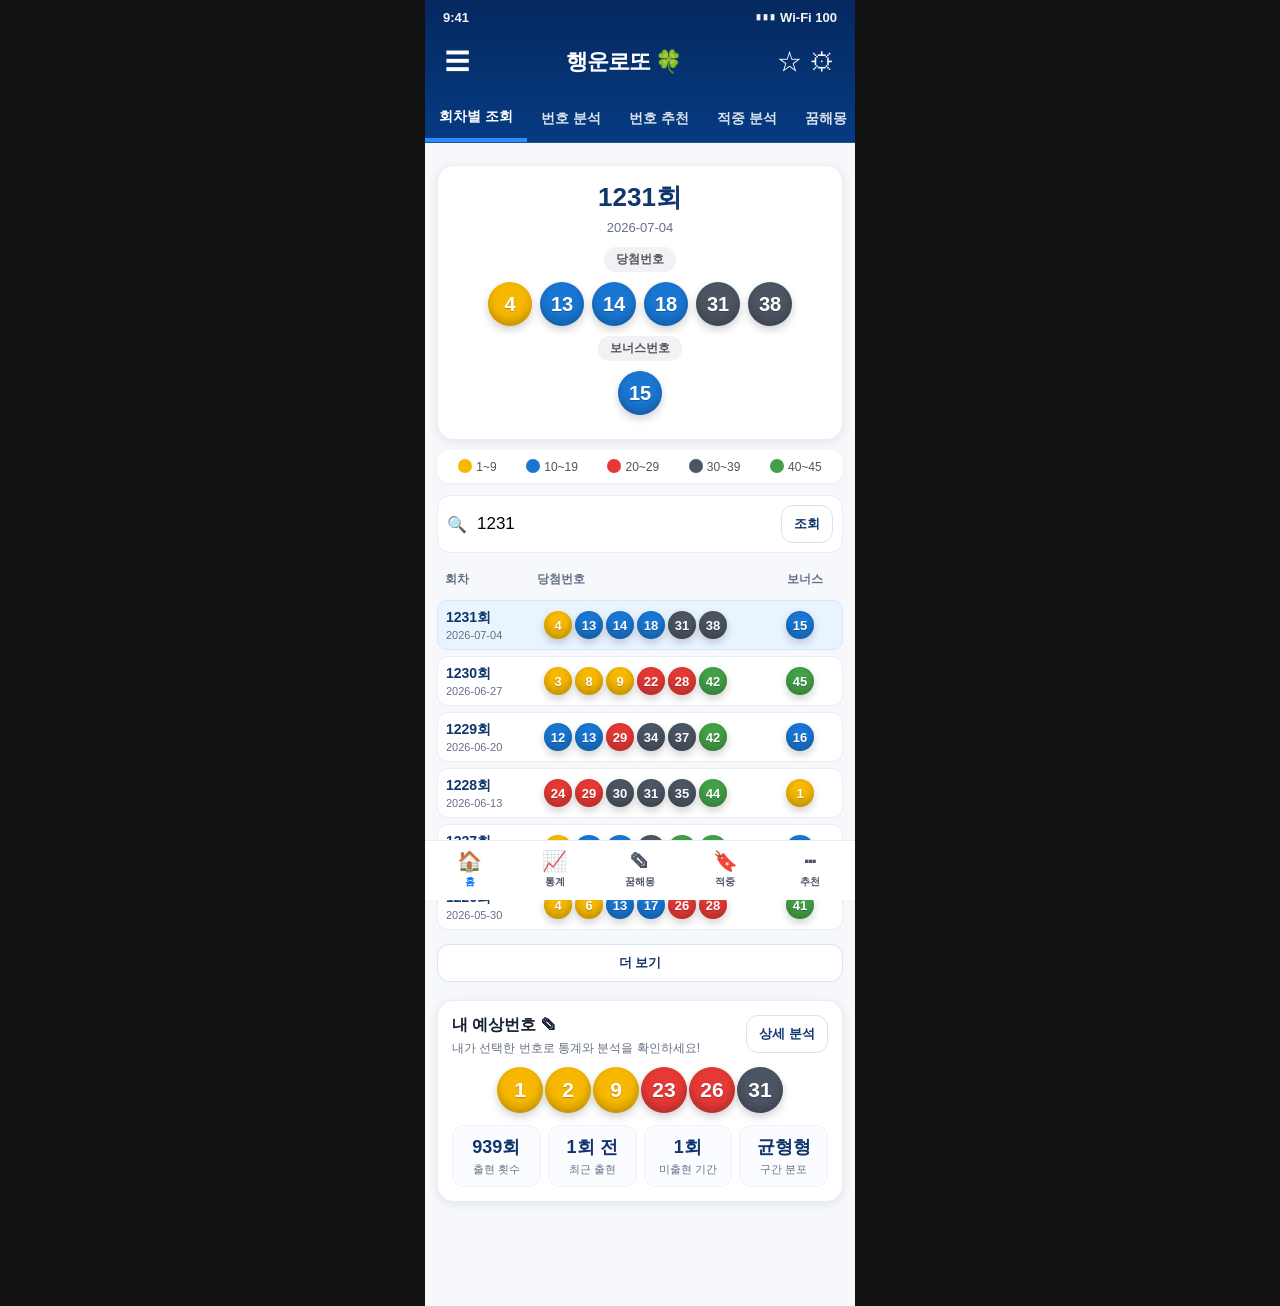
==== commit 39553a38: "Add files via upload" ====
--- a/index.html
+++ b/index.html
@@ -158,6 +158,7 @@
     <button class="bottom-btn" data-page="recommend">⋯<span>추천</span></button>
   </footer>
 </div>
-<script src="app.js?v=ui-stable-final"></script>
+<script src="app.js?v=all-selected-match-v1"></script>
+<script src="dream_chain_lab.js?v=0.1"></script>
 </body>
 </html>
--- a/style.css
+++ b/style.css
@@ -24,3 +24,39 @@
 .result-row .nums{display:flex!important;align-items:center!important;gap:5px!important;flex-wrap:nowrap!important}
 .result-row .small-ball{width:28px!important;height:28px!important;font-size:13px!important}
 /* ===== 끝: 행운로또 UI 안정화 완성본 v1 ===== */
+
+
+/* ===== 상세분석 번호 즉시분석 패치 v1 ===== */
+.pick-input{
+  border:2px dashed #d9e2ef !important;
+  border-radius:50% !important;
+  width:52px !important;
+  height:52px !important;
+  text-align:center !important;
+  font-size:21px !important;
+  font-weight:900 !important;
+  color:#12376b !important;
+  background:#fff !important;
+  box-shadow:0 8px 14px rgba(15,35,70,.08) !important;
+  outline:none !important;
+  appearance:textfield !important;
+  -webkit-appearance:none !important;
+}
+.pick-input::-webkit-inner-spin-button,
+.pick-input::-webkit-outer-spin-button{
+  -webkit-appearance:none !important;
+  margin:0 !important;
+}
+.pick-input:focus{
+  border-color:#4b8df7 !important;
+  box-shadow:0 0 0 4px rgba(75,141,247,.15), 0 8px 14px rgba(15,35,70,.08) !important;
+}
+/* ===== 끝: 상세분석 번호 즉시분석 패치 v1 ===== */
+
+
+
+/* ===== 전체포함 분석 패치 v1 ===== */
+.history-row .hit-win{
+  white-space:nowrap !important;
+}
+/* ===== 끝: 전체포함 분석 패치 v1 ===== */
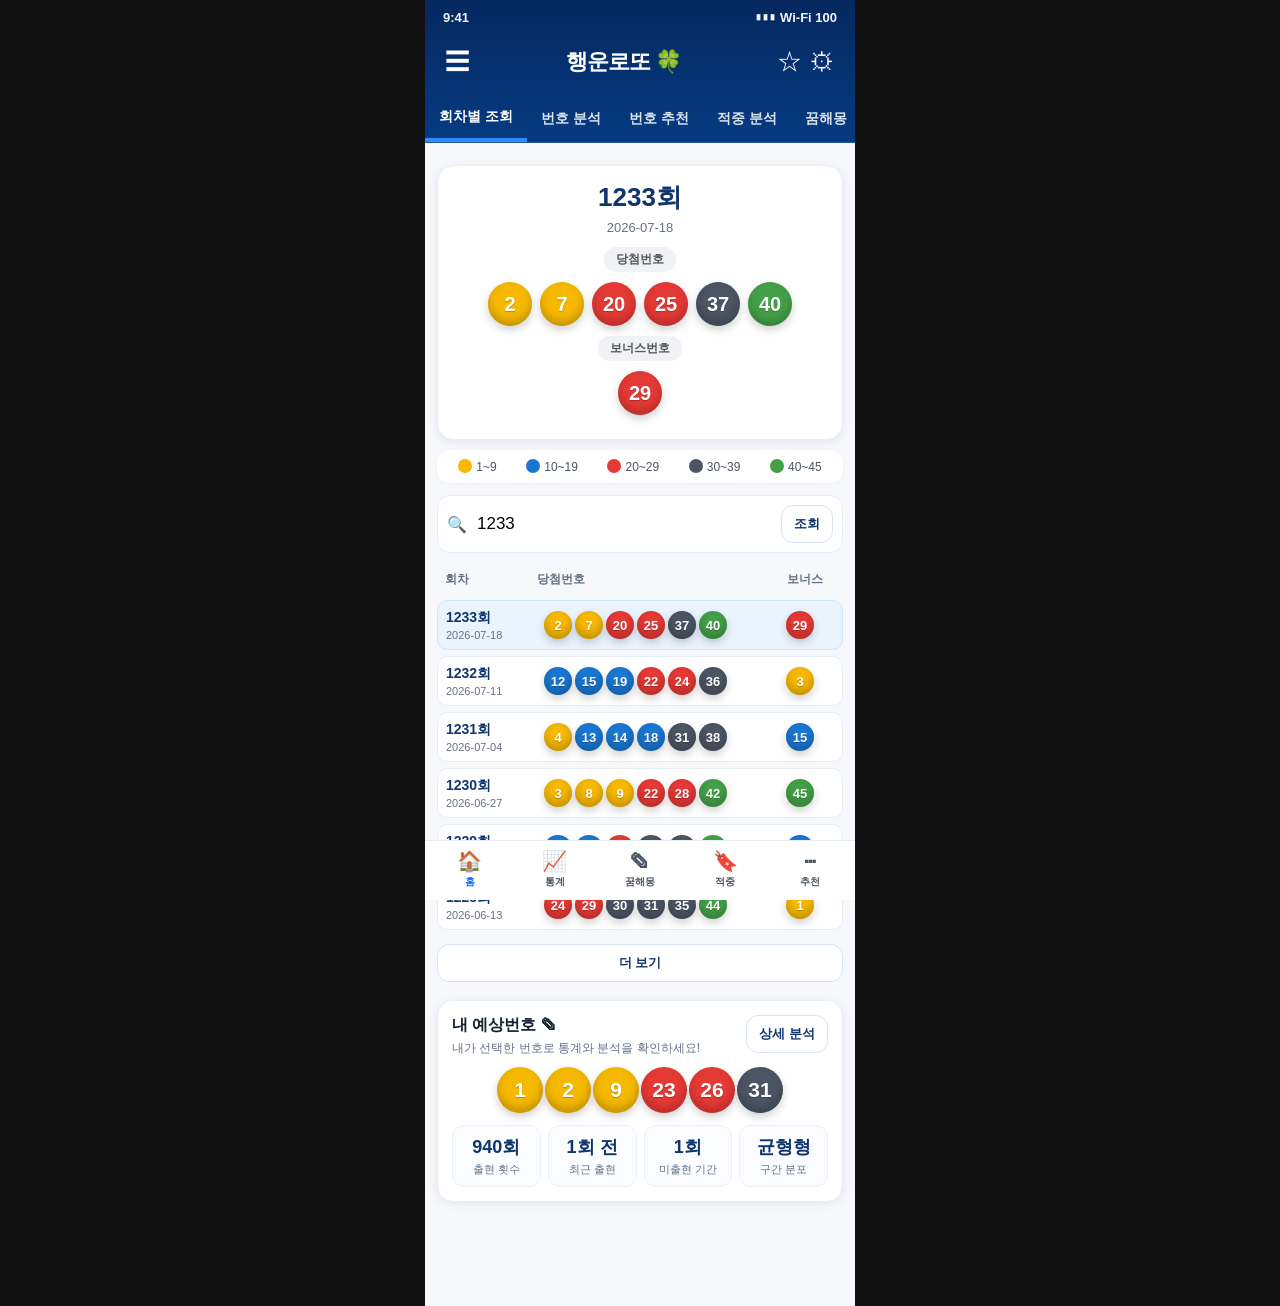
==== commit 05ae725f: "Add files via upload" ====
--- a/index.html
+++ b/index.html
@@ -158,7 +158,7 @@
     <button class="bottom-btn" data-page="recommend">⋯<span>추천</span></button>
   </footer>
 </div>
-<script src="app.js?v=all-selected-match-v1"></script>
-<script src="dream_chain_lab.js?v=0.1"></script>
+<script src="js/app.js?v=all-selected-match-v1"></script>
+<script src="js/dream_chain_lab.js?v=0.1"></script>
 </body>
 </html>
--- a/style.css
+++ b/style.css
@@ -24,39 +24,3 @@
 .result-row .nums{display:flex!important;align-items:center!important;gap:5px!important;flex-wrap:nowrap!important}
 .result-row .small-ball{width:28px!important;height:28px!important;font-size:13px!important}
 /* ===== 끝: 행운로또 UI 안정화 완성본 v1 ===== */
-
-
-/* ===== 상세분석 번호 즉시분석 패치 v1 ===== */
-.pick-input{
-  border:2px dashed #d9e2ef !important;
-  border-radius:50% !important;
-  width:52px !important;
-  height:52px !important;
-  text-align:center !important;
-  font-size:21px !important;
-  font-weight:900 !important;
-  color:#12376b !important;
-  background:#fff !important;
-  box-shadow:0 8px 14px rgba(15,35,70,.08) !important;
-  outline:none !important;
-  appearance:textfield !important;
-  -webkit-appearance:none !important;
-}
-.pick-input::-webkit-inner-spin-button,
-.pick-input::-webkit-outer-spin-button{
-  -webkit-appearance:none !important;
-  margin:0 !important;
-}
-.pick-input:focus{
-  border-color:#4b8df7 !important;
-  box-shadow:0 0 0 4px rgba(75,141,247,.15), 0 8px 14px rgba(15,35,70,.08) !important;
-}
-/* ===== 끝: 상세분석 번호 즉시분석 패치 v1 ===== */
-
-
-
-/* ===== 전체포함 분석 패치 v1 ===== */
-.history-row .hit-win{
-  white-space:nowrap !important;
-}
-/* ===== 끝: 전체포함 분석 패치 v1 ===== */
